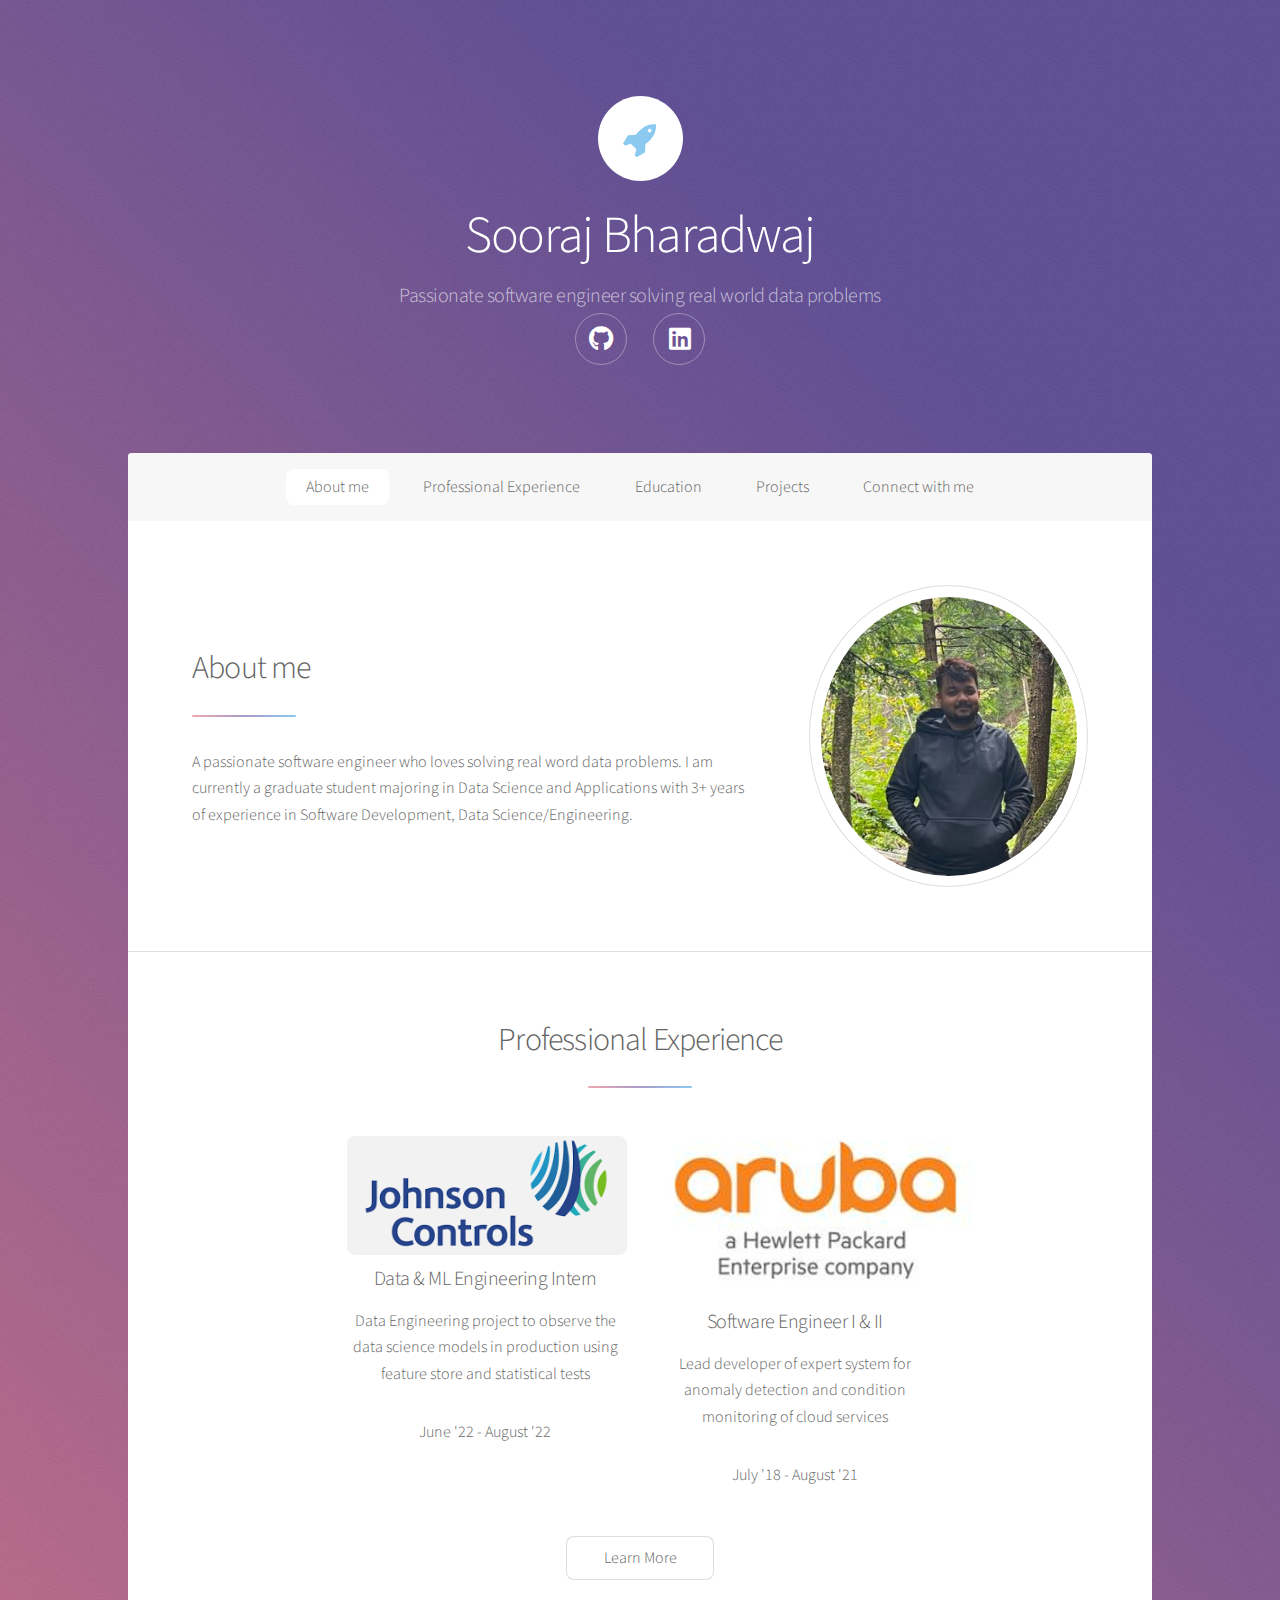
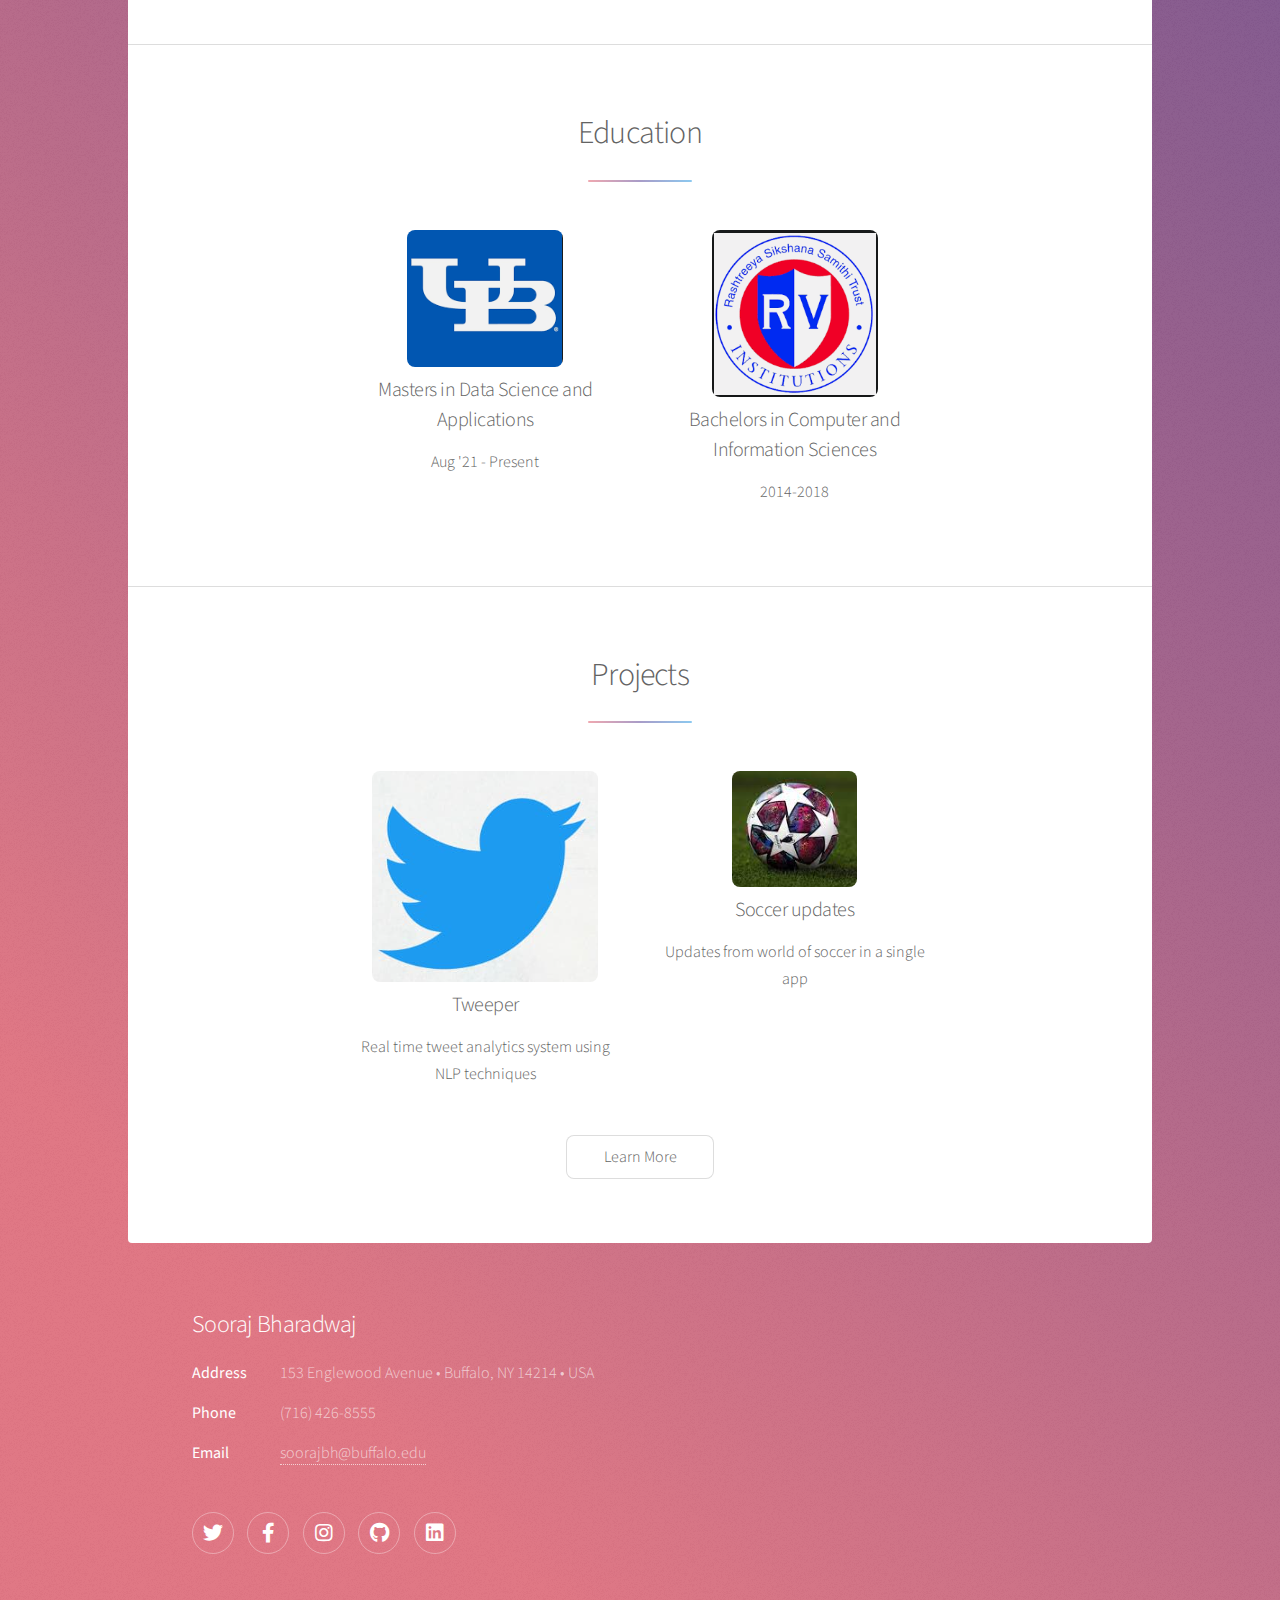
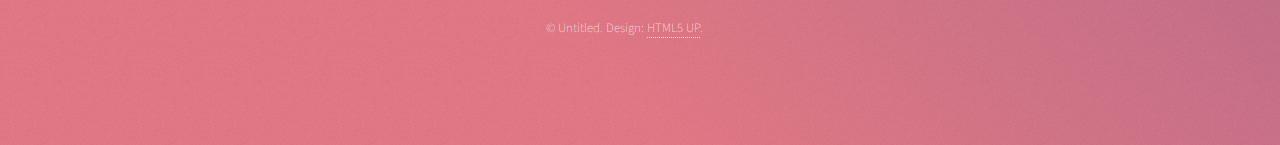
==== index.html @ e3f0f329 "Project and work updates" ====
<!DOCTYPE HTML>
<!--
	Stellar by HTML5 UP
	html5up.net | @ajlkn
	Free for personal and commercial use under the CCA 3.0 license (html5up.net/license)
-->
<html>
	<head>
		<title>Sooraj Bharadwaj</title>
		<meta charset="utf-8" />
		<meta name="viewport" content="width=device-width, initial-scale=1, user-scalable=no" />
		<link rel="stylesheet" href="assets/css/main.css" />
		<noscript><link rel="stylesheet" href="assets/css/noscript.css" /></noscript>
	</head>
	<body class="is-preload">

		<!-- Wrapper -->
			<div id="wrapper">

				<!-- Header -->
					<header id="header" class="alt">
						<span class="logo"><img src="images/logo.svg" alt="" /></span>
						<h1>Sooraj Bharadwaj</h1>
						<p>Passionate software engineer solving real world data problems<br />
						<a href="https://github.com/surajbharadwaj17" class="icon brands fa-github alt"></a> &emsp; <a href="https://linkedin.com/in/sooraj-bharadwaj" class="icon brands fa-linkedin alt"></a></p>
					</header>

				<!-- Nav -->
					<nav id="nav">
						<ul>
							<li><a href="#intro" class="active">About me</a></li>
							<li><a href="#work">Professional Experience</a></li>
							<li><a href="#edu">Education</a></li>
							<li><a href="#project">Projects</a></li>
							<li><a href="#footer">Connect with me</a></li>
						</ul>
					</nav>

				<!-- Main -->
					<div id="main">

						<!-- Introduction -->
							<section id="intro" class="main">
								<div class="spotlight">
									<div class="content">
										<header class="major">
											<h2>About me</h2>
										</header>
										<p>A passionate software engineer who loves solving real word data problems. 
											I am currently a graduate student majoring in Data Science and Applications 
											with 3+ years of experience in Software Development, Data Science/Engineering.</p>
										<!-- <ul class="actions">
											<li><a href="work.html" class="button">Learn More</a></li>
										</ul> -->
									</div>
									<span class="image"><img src="images/pic01.jpg" alt="" /></span>
								</div>
							</section>

						<!-- First Section -->
							<section id="work" class="main special">
								<header class="major">
									<h2>Professional Experience</h2>
								</header>
								<ul class="features">
									<li>
										<span class="image"><img src="images/JC.png" alt="" /></span>
										<h3>Data & ML Engineering Intern</h3>
										<p>Data Engineering project to observe the data science models in production using feature store and statistical tests</p>
										<p>June '22 - August '22 </p>
									</li>
									<li>
										<span class="image"><img src="images/aruba.png" alt="" /></span>
										<h3>Software Engineer I & II</h3>
										<p>Lead developer of expert system for anomaly detection and condition monitoring of cloud services</p>
										<p>July '18 - August '21</p>
									</li>
								</ul>
								<footer class="major">
									<ul class="actions special">
										<li><a href="work.html" class="button">Learn More</a></li>
									</ul>
								</footer>
							</section>

							<section id="edu" class="main special">
								<header class="major">
									<h2>Education</h2>
								</header>
								<ul class="features">
									<li>
										<span class="image"><img src="images/ub.png" alt="" /></span>
										<h3>Masters in Data Science and Applications</h3>
										<p>Aug '21 - Present</p>
									</li>
									<li>
										<span class="image"><img src="images/rv.png" alt="" /></span>
										<h3>Bachelors in Computer and Information Sciences</h3>
										<p>2014-2018</p>
									</li>
								</ul>
								<!-- <footer class="major">
									<ul class="actions special">
										<li><a href="edu.html" class="button">Learn More</a></li>
									</ul>
								</footer> -->
							</section>

							<section id="project" class="main special">
								<header class="major">
									<h2>Projects</h2>
								</header>
								<ul class="features">
									<li>
										<span class="image"><img src="images/twitter.png" alt="" /></span>
										<h3>Tweeper</h3>
										<p>Real time tweet analytics system using NLP techniques</p>
									</li>
									<li>
										<span class="image"><img src="images/football.png" alt="" /></span>
										<h3>Soccer updates</h3>
										<p>Updates from world of soccer in a single app</p>
									</li>
								</ul>
								<footer class="major">
									<ul class="actions special">
										<li><a href="project.html" class="button">Learn More</a></li>
									</ul>
								</footer>
							</section>

						<!-- Second Section -->
							<!-- <section id="second" class="main special">
								<header class="major">
									<h2>Ipsum consequat</h2>
									<p>Donec imperdiet consequat consequat. Suspendisse feugiat congue<br />
									posuere. Nulla massa urna, fermentum eget quam aliquet.</p>
								</header>
								<ul class="statistics">
									<li class="style1">
										<span class="icon solid fa-code-branch"></span>
										<strong>5,120</strong> Etiam
									</li>
									<li class="style2">
										<span class="icon fa-folder-open"></span>
										<strong>8,192</strong> Magna
									</li>
									<li class="style3">
										<span class="icon solid fa-signal"></span>
										<strong>2,048</strong> Tempus
									</li>
									<li class="style4">
										<span class="icon solid fa-laptop"></span>
										<strong>4,096</strong> Aliquam
									</li>
									<li class="style5">
										<span class="icon fa-gem"></span>
										<strong>1,024</strong> Nullam
									</li>
								</ul>
								<p class="content">Nam elementum nisl et mi a commodo porttitor. Morbi sit amet nisl eu arcu faucibus hendrerit vel a risus. Nam a orci mi, elementum ac arcu sit amet, fermentum pellentesque et purus. Integer maximus varius lorem, sed convallis diam accumsan sed. Etiam porttitor placerat sapien, sed eleifend a enim pulvinar faucibus semper quis ut arcu. Ut non nisl a mollis est efficitur vestibulum. Integer eget purus nec nulla mattis et accumsan ut magna libero. Morbi auctor iaculis porttitor. Sed ut magna ac risus et hendrerit scelerisque. Praesent eleifend lacus in lectus aliquam porta. Cras eu ornare dui curabitur lacinia.</p>
								<footer class="major">
									<ul class="actions special">
										<li><a href="generic.html" class="button">Learn More</a></li>
									</ul>
								</footer>
							</section> -->

						<!-- Get Started -->
							<!-- <section id="cta" class="main special">
								<header class="major">
									<h2>Congue imperdiet</h2>
									<p>Donec imperdiet consequat consequat. Suspendisse feugiat congue<br />
									posuere. Nulla massa urna, fermentum eget quam aliquet.</p>
								</header>
								<footer class="major">
									<ul class="actions special">
										<li><a href="generic.html" class="button primary">Get Started</a></li>
										<li><a href="generic.html" class="button">Learn More</a></li>
									</ul>
								</footer>
							</section> -->

					</div>

				<!-- Footer -->
				<footer id="footer">
					<!-- <section>
						<h2>Aliquam sed mauris</h2>
						<p>Sed lorem ipsum dolor sit amet et nullam consequat feugiat consequat magna adipiscing tempus etiam dolore veroeros. eget dapibus mauris. Cras aliquet, nisl ut viverra sollicitudin, ligula erat egestas velit, vitae tincidunt odio.</p>
						<ul class="actions">
							<li><a href="#" class="button">Learn More</a></li>
						</ul>
					</section> -->
					<section>
						<h2>Sooraj Bharadwaj</h2>
						<dl class="alt">
							<dt>Address</dt>
							<dd>153 Englewood Avenue &bull; Buffalo, NY 14214 &bull; USA</dd>
							<dt>Phone</dt>
							<dd>(716) 426-8555 </dd>
							<dt>Email</dt>
							<dd><a href="#">soorajbh@buffalo.edu</a></dd>
						</dl>
						<ul class="icons">
							<li><a href="#" class="icon brands fa-twitter alt"><span class="label">Twitter</span></a></li>
							<li><a href="#" class="icon brands fa-facebook-f alt"><span class="label">Facebook</span></a></li>
							<li><a href="#" class="icon brands fa-instagram alt"><span class="label">Instagram</span></a></li>
							<li><a href="#" class="icon brands fa-github alt"><span class="label">GitHub</span></a></li>
							<li><a href="#" class="icon brands fa-linkedin alt"><span class="label">Dribbble</span></a></li>
						</ul>
					</section>
					<p class="copyright">&copy; Untitled. Design: <a href="https://html5up.net">HTML5 UP</a>.</p>
				</footer>

			</div>

		<!-- Scripts -->
			<script src="assets/js/jquery.min.js"></script>
			<script src="assets/js/jquery.scrollex.min.js"></script>
			<script src="assets/js/jquery.scrolly.min.js"></script>
			<script src="assets/js/browser.min.js"></script>
			<script src="assets/js/breakpoints.min.js"></script>
			<script src="assets/js/util.js"></script>
			<script src="assets/js/main.js"></script>

	</body>
</html>
---- assets/css/main.css ----
@import url(fontawesome-all.min.css);
@import 'https://fonts.googleapis.com/css?family=Source+Sans+Pro:300,400';

/*
	Stellar by HTML5 UP
	html5up.net | @ajlkn
	Free for personal and commercial use under the CCA 3.0 license (html5up.net/license)
*/

html, body, div, span, applet, object,
iframe, h1, h2, h3, h4, h5, h6, p, blockquote,
pre, a, abbr, acronym, address, big, cite,
code, del, dfn, em, img, ins, kbd, q, s, samp,
small, strike, strong, sub, sup, tt, var, b,
u, i, center, dl, dt, dd, ol, ul, li, fieldset,
form, label, legend, table, caption, tbody,
tfoot, thead, tr, th, td, article, aside,
canvas, details, embed, figure, figcaption,
footer, header, hgroup, menu, nav, output, ruby,
section, summary, time, mark, audio, video {
	margin: 0;
	padding: 0;
	border: 0;
	font-size: 100%;
	font: inherit;
	vertical-align: baseline;}

article, aside, details, figcaption, figure,
footer, header, hgroup, menu, nav, section {
	display: block;}

body {
	line-height: 1;
}

ol, ul {
	list-style: none;
}

li.menu-item:not(:last-child) {
	margin-bottom: 10px;
}

blockquote, q {
	quotes: none;
}

	blockquote:before, blockquote:after, q:before, q:after {
		content: '';
		content: none;
	}

table {
	border-collapse: collapse;
	border-spacing: 0;
}

body {
	-webkit-text-size-adjust: none;
}

mark {
	background-color: transparent;
	color: inherit;
}

input::-moz-focus-inner {
	border: 0;
	padding: 0;
}

input, select, textarea {
	-moz-appearance: none;
	-webkit-appearance: none;
	-ms-appearance: none;
	appearance: none;
}

/* Basic */

	@-ms-viewport {
		width: device-width;
	}

	body {
		-ms-overflow-style: scrollbar;
	}

	@media screen and (max-width: 480px) {

		html, body {
			min-width: 320px;
		}

	}

	html {
		box-sizing: border-box;
	}

	*, *:before, *:after {
		box-sizing: inherit;
	}

	body {
		background-color: #935d8c;
		background-image: url("images/overlay.png"), -moz-linear-gradient(45deg, #e37682 15%, #5f4d93 85%);
		background-image: url("images/overlay.png"), -webkit-linear-gradient(45deg, #e37682 15%, #5f4d93 85%);
		background-image: url("images/overlay.png"), -ms-linear-gradient(45deg, #e37682 15%, #5f4d93 85%);
		background-image: url("images/overlay.png"), linear-gradient(45deg, #e37682 15%, #5f4d93 85%);
	}

		body.is-preload *, body.is-preload *:before, body.is-preload *:after {
			-moz-animation: none !important;
			-webkit-animation: none !important;
			-ms-animation: none !important;
			animation: none !important;
			-moz-transition: none !important;
			-webkit-transition: none !important;
			-ms-transition: none !important;
			transition: none !important;
		}

/* Type */

	body {
		background-color: #935d8c;
		color: rgba(255, 255, 255, 0.65);
	}

	body, input, select, textarea {
		font-family: "Source Sans Pro", Helvetica, sans-serif;
		font-size: 17pt;
		font-weight: 300;
		line-height: 1.65;
	}

		@media screen and (max-width: 1680px) {

			body, input, select, textarea {
				font-size: 14pt;
			}

		}

		@media screen and (max-width: 1280px) {

			body, input, select, textarea {
				font-size: 12pt;
			}

		}

		@media screen and (max-width: 360px) {

			body, input, select, textarea {
				font-size: 11pt;
			}

		}

	a {
		-moz-transition: color 0.2s ease, border-bottom 0.2s ease;
		-webkit-transition: color 0.2s ease, border-bottom 0.2s ease;
		-ms-transition: color 0.2s ease, border-bottom 0.2s ease;
		transition: color 0.2s ease, border-bottom 0.2s ease;
		text-decoration: none;
		border-bottom: dotted 1px;
		color: inherit;
	}

		a:hover {
			border-bottom-color: transparent;
		}

	strong, b {
		font-weight: 400;
	}

	em, i {
		font-style: italic;
	}

	p {
		margin: 0 0 2em 0;
	}

		p.content {
			-moz-columns: 20em 2;
			-webkit-columns: 20em 2;
			-ms-columns: 20em 2;
			columns: 20em 2;
			-moz-column-gap: 2em;
			-webkit-column-gap: 2em;
			-ms-column-gap: 2em;
			column-gap: 2em;
			text-align: justify;
		}

	h1, h2, h3, h4, h5, h6 {
		font-weight: 300;
		line-height: 1.5;
		margin: 0 0 0.7em 0;
		letter-spacing: -0.025em;
	}

		h1 a, h2 a, h3 a, h4 a, h5 a, h6 a {
			color: inherit;
			text-decoration: none;
		}

	h1 {
		font-size: 2.5em;
		line-height: 1.2;
	}

	h2 {
		font-size: 1.5em;
	}

	h3 {
		font-size: 1.25em;
	}

	h4 {
		font-size: 1.1em;
	}

	h5 {
		font-size: 0.9em;
	}

	h6 {
		font-size: 0.7em;
	}

	@media screen and (max-width: 736px) {

		h1 {
			font-size: 2em;
		}

	}

	sub {
		font-size: 0.8em;
		position: relative;
		top: 0.5em;
	}

	sup {
		font-size: 0.8em;
		position: relative;
		top: -0.5em;
	}

	blockquote {
		border-left: solid 4px;
		font-style: italic;
		margin: 0 0 2em 0;
		padding: 0.5em 0 0.5em 2em;
	}

	code {
		border-radius: 8px;
		border: solid 1px;
		font-family: "Courier New", monospace;
		font-size: 0.9em;
		margin: 0 0.25em;
		padding: 0.25em 0.65em;
	}

	pre {
		-webkit-overflow-scrolling: touch;
		font-family: "Courier New", monospace;
		font-size: 0.9em;
		margin: 0 0 2em 0;
	}

		pre code {
			display: block;
			line-height: 1.75;
			padding: 1em 1.5em;
			overflow-x: auto;
		}

	hr {
		border: 0;
		border-bottom: solid 1px;
		margin: 2em 0;
	}

		hr.major {
			margin: 3em 0;
		}

	.align-left {
		text-align: left;
	}

	.align-center {
		text-align: center;
	}

	.align-right {
		text-align: right;
	}

	input, select, textarea {
		color: #ffffff;
	}

	a:hover {
		color: #ffffff;
	}

	strong, b {
		color: #ffffff;
	}

	h1, h2, h3, h4, h5, h6 {
		color: #ffffff;
	}

	blockquote {
		border-left-color: rgba(255, 255, 255, 0.35);
	}

	code {
		background: rgba(255, 255, 255, 0.075);
		border-color: rgba(255, 255, 255, 0.35);
	}

	hr {
		border-bottom-color: rgba(255, 255, 255, 0.35);
	}

/* Row */

	.row {
		display: flex;
		flex-wrap: wrap;
		box-sizing: border-box;
		align-items: stretch;
	}

		.row > * {
			box-sizing: border-box;
		}

		.row.gtr-uniform > * > :last-child {
			margin-bottom: 0;
		}

		.row.aln-left {
			justify-content: flex-start;
		}

		.row.aln-center {
			justify-content: center;
		}

		.row.aln-right {
			justify-content: flex-end;
		}

		.row.aln-top {
			align-items: flex-start;
		}

		.row.aln-middle {
			align-items: center;
		}

		.row.aln-bottom {
			align-items: flex-end;
		}

		.row > .imp {
			order: -1;
		}

		.row > .col-1 {
			width: 8.33333%;
		}

		.row > .off-1 {
			margin-left: 8.33333%;
		}

		.row > .col-2 {
			width: 16.66667%;
		}

		.row > .off-2 {
			margin-left: 16.66667%;
		}

		.row > .col-3 {
			width: 25%;
		}

		.row > .off-3 {
			margin-left: 25%;
		}

		.row > .col-4 {
			width: 33.33333%;
		}

		.row > .off-4 {
			margin-left: 33.33333%;
		}

		.row > .col-5 {
			width: 41.66667%;
		}

		.row > .off-5 {
			margin-left: 41.66667%;
		}

		.row > .col-6 {
			width: 50%;
		}

		.row > .off-6 {
			margin-left: 50%;
		}

		.row > .col-7 {
			width: 58.33333%;
		}

		.row > .off-7 {
			margin-left: 58.33333%;
		}

		.row > .col-8 {
			width: 66.66667%;
		}

		.row > .off-8 {
			margin-left: 66.66667%;
		}

		.row > .col-9 {
			width: 75%;
		}

		.row > .off-9 {
			margin-left: 75%;
		}

		.row > .col-10 {
			width: 83.33333%;
		}

		.row > .off-10 {
			margin-left: 83.33333%;
		}

		.row > .col-11 {
			width: 91.66667%;
		}

		.row > .off-11 {
			margin-left: 91.66667%;
		}

		.row > .col-12 {
			width: 100%;
		}

		.row > .off-12 {
			margin-left: 100%;
		}

		.row.gtr-0 {
			margin-top: 0;
			margin-left: 0em;
		}

			.row.gtr-0 > * {
				padding: 0 0 0 0em;
			}

			.row.gtr-0.gtr-uniform {
				margin-top: 0em;
			}

				.row.gtr-0.gtr-uniform > * {
					padding-top: 0em;
				}

		.row.gtr-25 {
			margin-top: 0;
			margin-left: -0.375em;
		}

			.row.gtr-25 > * {
				padding: 0 0 0 0.375em;
			}

			.row.gtr-25.gtr-uniform {
				margin-top: -0.375em;
			}

				.row.gtr-25.gtr-uniform > * {
					padding-top: 0.375em;
				}

		.row.gtr-50 {
			margin-top: 0;
			margin-left: -0.75em;
		}

			.row.gtr-50 > * {
				padding: 0 0 0 0.75em;
			}

			.row.gtr-50.gtr-uniform {
				margin-top: -0.75em;
			}

				.row.gtr-50.gtr-uniform > * {
					padding-top: 0.75em;
				}

		.row {
			margin-top: 0;
			margin-left: -1.5em;
		}

			.row > * {
				padding: 0 0 0 1.5em;
			}

			.row.gtr-uniform {
				margin-top: -1.5em;
			}

				.row.gtr-uniform > * {
					padding-top: 1.5em;
				}

		.row.gtr-150 {
			margin-top: 0;
			margin-left: -2.25em;
		}

			.row.gtr-150 > * {
				padding: 0 0 0 2.25em;
			}

			.row.gtr-150.gtr-uniform {
				margin-top: -2.25em;
			}

				.row.gtr-150.gtr-uniform > * {
					padding-top: 2.25em;
				}

		.row.gtr-200 {
			margin-top: 0;
			margin-left: -3em;
		}

			.row.gtr-200 > * {
				padding: 0 0 0 3em;
			}

			.row.gtr-200.gtr-uniform {
				margin-top: -3em;
			}

				.row.gtr-200.gtr-uniform > * {
					padding-top: 3em;
				}

		@media screen and (max-width: 1680px) {

			.row {
				display: flex;
				flex-wrap: wrap;
				box-sizing: border-box;
				align-items: stretch;
			}

				.row > * {
					box-sizing: border-box;
				}

				.row.gtr-uniform > * > :last-child {
					margin-bottom: 0;
				}

				.row.aln-left {
					justify-content: flex-start;
				}

				.row.aln-center {
					justify-content: center;
				}

				.row.aln-right {
					justify-content: flex-end;
				}

				.row.aln-top {
					align-items: flex-start;
				}

				.row.aln-middle {
					align-items: center;
				}

				.row.aln-bottom {
					align-items: flex-end;
				}

				.row > .imp-xlarge {
					order: -1;
				}

				.row > .col-1-xlarge {
					width: 8.33333%;
				}

				.row > .off-1-xlarge {
					margin-left: 8.33333%;
				}

				.row > .col-2-xlarge {
					width: 16.66667%;
				}

				.row > .off-2-xlarge {
					margin-left: 16.66667%;
				}

				.row > .col-3-xlarge {
					width: 25%;
				}

				.row > .off-3-xlarge {
					margin-left: 25%;
				}

				.row > .col-4-xlarge {
					width: 33.33333%;
				}

				.row > .off-4-xlarge {
					margin-left: 33.33333%;
				}

				.row > .col-5-xlarge {
					width: 41.66667%;
				}

				.row > .off-5-xlarge {
					margin-left: 41.66667%;
				}

				.row > .col-6-xlarge {
					width: 50%;
				}

				.row > .off-6-xlarge {
					margin-left: 50%;
				}

				.row > .col-7-xlarge {
					width: 58.33333%;
				}

				.row > .off-7-xlarge {
					margin-left: 58.33333%;
				}

				.row > .col-8-xlarge {
					width: 66.66667%;
				}

				.row > .off-8-xlarge {
					margin-left: 66.66667%;
				}

				.row > .col-9-xlarge {
					width: 75%;
				}

				.row > .off-9-xlarge {
					margin-left: 75%;
				}

				.row > .col-10-xlarge {
					width: 83.33333%;
				}

				.row > .off-10-xlarge {
					margin-left: 83.33333%;
				}

				.row > .col-11-xlarge {
					width: 91.66667%;
				}

				.row > .off-11-xlarge {
					margin-left: 91.66667%;
				}

				.row > .col-12-xlarge {
					width: 100%;
				}

				.row > .off-12-xlarge {
					margin-left: 100%;
				}

				.row.gtr-0 {
					margin-top: 0;
					margin-left: 0em;
				}

					.row.gtr-0 > * {
						padding: 0 0 0 0em;
					}

					.row.gtr-0.gtr-uniform {
						margin-top: 0em;
					}

						.row.gtr-0.gtr-uniform > * {
							padding-top: 0em;
						}

				.row.gtr-25 {
					margin-top: 0;
					margin-left: -0.375em;
				}

					.row.gtr-25 > * {
						padding: 0 0 0 0.375em;
					}

					.row.gtr-25.gtr-uniform {
						margin-top: -0.375em;
					}

						.row.gtr-25.gtr-uniform > * {
							padding-top: 0.375em;
						}

				.row.gtr-50 {
					margin-top: 0;
					margin-left: -0.75em;
				}

					.row.gtr-50 > * {
						padding: 0 0 0 0.75em;
					}

					.row.gtr-50.gtr-uniform {
						margin-top: -0.75em;
					}

						.row.gtr-50.gtr-uniform > * {
							padding-top: 0.75em;
						}

				.row {
					margin-top: 0;
					margin-left: -1.5em;
				}

					.row > * {
						padding: 0 0 0 1.5em;
					}

					.row.gtr-uniform {
						margin-top: -1.5em;
					}

						.row.gtr-uniform > * {
							padding-top: 1.5em;
						}

				.row.gtr-150 {
					margin-top: 0;
					margin-left: -2.25em;
				}

					.row.gtr-150 > * {
						padding: 0 0 0 2.25em;
					}

					.row.gtr-150.gtr-uniform {
						margin-top: -2.25em;
					}

						.row.gtr-150.gtr-uniform > * {
							padding-top: 2.25em;
						}

				.row.gtr-200 {
					margin-top: 0;
					margin-left: -3em;
				}

					.row.gtr-200 > * {
						padding: 0 0 0 3em;
					}

					.row.gtr-200.gtr-uniform {
						margin-top: -3em;
					}

						.row.gtr-200.gtr-uniform > * {
							padding-top: 3em;
						}

		}

		@media screen and (max-width: 1280px) {

			.row {
				display: flex;
				flex-wrap: wrap;
				box-sizing: border-box;
				align-items: stretch;
			}

				.row > * {
					box-sizing: border-box;
				}

				.row.gtr-uniform > * > :last-child {
					margin-bottom: 0;
				}

				.row.aln-left {
					justify-content: flex-start;
				}

				.row.aln-center {
					justify-content: center;
				}

				.row.aln-right {
					justify-content: flex-end;
				}

				.row.aln-top {
					align-items: flex-start;
				}

				.row.aln-middle {
					align-items: center;
				}

				.row.aln-bottom {
					align-items: flex-end;
				}

				.row > .imp-large {
					order: -1;
				}

				.row > .col-1-large {
					width: 8.33333%;
				}

				.row > .off-1-large {
					margin-left: 8.33333%;
				}

				.row > .col-2-large {
					width: 16.66667%;
				}

				.row > .off-2-large {
					margin-left: 16.66667%;
				}

				.row > .col-3-large {
					width: 25%;
				}

				.row > .off-3-large {
					margin-left: 25%;
				}

				.row > .col-4-large {
					width: 33.33333%;
				}

				.row > .off-4-large {
					margin-left: 33.33333%;
				}

				.row > .col-5-large {
					width: 41.66667%;
				}

				.row > .off-5-large {
					margin-left: 41.66667%;
				}

				.row > .col-6-large {
					width: 50%;
				}

				.row > .off-6-large {
					margin-left: 50%;
				}

				.row > .col-7-large {
					width: 58.33333%;
				}

				.row > .off-7-large {
					margin-left: 58.33333%;
				}

				.row > .col-8-large {
					width: 66.66667%;
				}

				.row > .off-8-large {
					margin-left: 66.66667%;
				}

				.row > .col-9-large {
					width: 75%;
				}

				.row > .off-9-large {
					margin-left: 75%;
				}

				.row > .col-10-large {
					width: 83.33333%;
				}

				.row > .off-10-large {
					margin-left: 83.33333%;
				}

				.row > .col-11-large {
					width: 91.66667%;
				}

				.row > .off-11-large {
					margin-left: 91.66667%;
				}

				.row > .col-12-large {
					width: 100%;
				}

				.row > .off-12-large {
					margin-left: 100%;
				}

				.row.gtr-0 {
					margin-top: 0;
					margin-left: 0em;
				}

					.row.gtr-0 > * {
						padding: 0 0 0 0em;
					}

					.row.gtr-0.gtr-uniform {
						margin-top: 0em;
					}

						.row.gtr-0.gtr-uniform > * {
							padding-top: 0em;
						}

				.row.gtr-25 {
					margin-top: 0;
					margin-left: -0.375em;
				}

					.row.gtr-25 > * {
						padding: 0 0 0 0.375em;
					}

					.row.gtr-25.gtr-uniform {
						margin-top: -0.375em;
					}

						.row.gtr-25.gtr-uniform > * {
							padding-top: 0.375em;
						}

				.row.gtr-50 {
					margin-top: 0;
					margin-left: -0.75em;
				}

					.row.gtr-50 > * {
						padding: 0 0 0 0.75em;
					}

					.row.gtr-50.gtr-uniform {
						margin-top: -0.75em;
					}

						.row.gtr-50.gtr-uniform > * {
							padding-top: 0.75em;
						}

				.row {
					margin-top: 0;
					margin-left: -1.5em;
				}

					.row > * {
						padding: 0 0 0 1.5em;
					}

					.row.gtr-uniform {
						margin-top: -1.5em;
					}

						.row.gtr-uniform > * {
							padding-top: 1.5em;
						}

				.row.gtr-150 {
					margin-top: 0;
					margin-left: -2.25em;
				}

					.row.gtr-150 > * {
						padding: 0 0 0 2.25em;
					}

					.row.gtr-150.gtr-uniform {
						margin-top: -2.25em;
					}

						.row.gtr-150.gtr-uniform > * {
							padding-top: 2.25em;
						}

				.row.gtr-200 {
					margin-top: 0;
					margin-left: -3em;
				}

					.row.gtr-200 > * {
						padding: 0 0 0 3em;
					}

					.row.gtr-200.gtr-uniform {
						margin-top: -3em;
					}

						.row.gtr-200.gtr-uniform > * {
							padding-top: 3em;
						}

		}

		@media screen and (max-width: 980px) {

			.row {
				display: flex;
				flex-wrap: wrap;
				box-sizing: border-box;
				align-items: stretch;
			}

				.row > * {
					box-sizing: border-box;
				}

				.row.gtr-uniform > * > :last-child {
					margin-bottom: 0;
				}

				.row.aln-left {
					justify-content: flex-start;
				}

				.row.aln-center {
					justify-content: center;
				}

				.row.aln-right {
					justify-content: flex-end;
				}

				.row.aln-top {
					align-items: flex-start;
				}

				.row.aln-middle {
					align-items: center;
				}

				.row.aln-bottom {
					align-items: flex-end;
				}

				.row > .imp-medium {
					order: -1;
				}

				.row > .col-1-medium {
					width: 8.33333%;
				}

				.row > .off-1-medium {
					margin-left: 8.33333%;
				}

				.row > .col-2-medium {
					width: 16.66667%;
				}

				.row > .off-2-medium {
					margin-left: 16.66667%;
				}

				.row > .col-3-medium {
					width: 25%;
				}

				.row > .off-3-medium {
					margin-left: 25%;
				}

				.row > .col-4-medium {
					width: 33.33333%;
				}

				.row > .off-4-medium {
					margin-left: 33.33333%;
				}

				.row > .col-5-medium {
					width: 41.66667%;
				}

				.row > .off-5-medium {
					margin-left: 41.66667%;
				}

				.row > .col-6-medium {
					width: 50%;
				}

				.row > .off-6-medium {
					margin-left: 50%;
				}

				.row > .col-7-medium {
					width: 58.33333%;
				}

				.row > .off-7-medium {
					margin-left: 58.33333%;
				}

				.row > .col-8-medium {
					width: 66.66667%;
				}

				.row > .off-8-medium {
					margin-left: 66.66667%;
				}

				.row > .col-9-medium {
					width: 75%;
				}

				.row > .off-9-medium {
					margin-left: 75%;
				}

				.row > .col-10-medium {
					width: 83.33333%;
				}

				.row > .off-10-medium {
					margin-left: 83.33333%;
				}

				.row > .col-11-medium {
					width: 91.66667%;
				}

				.row > .off-11-medium {
					margin-left: 91.66667%;
				}

				.row > .col-12-medium {
					width: 100%;
				}

				.row > .off-12-medium {
					margin-left: 100%;
				}

				.row.gtr-0 {
					margin-top: 0;
					margin-left: 0em;
				}

					.row.gtr-0 > * {
						padding: 0 0 0 0em;
					}

					.row.gtr-0.gtr-uniform {
						margin-top: 0em;
					}

						.row.gtr-0.gtr-uniform > * {
							padding-top: 0em;
						}

				.row.gtr-25 {
					margin-top: 0;
					margin-left: -0.375em;
				}

					.row.gtr-25 > * {
						padding: 0 0 0 0.375em;
					}

					.row.gtr-25.gtr-uniform {
						margin-top: -0.375em;
					}

						.row.gtr-25.gtr-uniform > * {
							padding-top: 0.375em;
						}

				.row.gtr-50 {
					margin-top: 0;
					margin-left: -0.75em;
				}

					.row.gtr-50 > * {
						padding: 0 0 0 0.75em;
					}

					.row.gtr-50.gtr-uniform {
						margin-top: -0.75em;
					}

						.row.gtr-50.gtr-uniform > * {
							padding-top: 0.75em;
						}

				.row {
					margin-top: 0;
					margin-left: -1.5em;
				}

					.row > * {
						padding: 0 0 0 1.5em;
					}

					.row.gtr-uniform {
						margin-top: -1.5em;
					}

						.row.gtr-uniform > * {
							padding-top: 1.5em;
						}

				.row.gtr-150 {
					margin-top: 0;
					margin-left: -2.25em;
				}

					.row.gtr-150 > * {
						padding: 0 0 0 2.25em;
					}

					.row.gtr-150.gtr-uniform {
						margin-top: -2.25em;
					}

						.row.gtr-150.gtr-uniform > * {
							padding-top: 2.25em;
						}

				.row.gtr-200 {
					margin-top: 0;
					margin-left: -3em;
				}

					.row.gtr-200 > * {
						padding: 0 0 0 3em;
					}

					.row.gtr-200.gtr-uniform {
						margin-top: -3em;
					}

						.row.gtr-200.gtr-uniform > * {
							padding-top: 3em;
						}

		}

		@media screen and (max-width: 736px) {

			.row {
				display: flex;
				flex-wrap: wrap;
				box-sizing: border-box;
				align-items: stretch;
			}

				.row > * {
					box-sizing: border-box;
				}

				.row.gtr-uniform > * > :last-child {
					margin-bottom: 0;
				}

				.row.aln-left {
					justify-content: flex-start;
				}

				.row.aln-center {
					justify-content: center;
				}

				.row.aln-right {
					justify-content: flex-end;
				}

				.row.aln-top {
					align-items: flex-start;
				}

				.row.aln-middle {
					align-items: center;
				}

				.row.aln-bottom {
					align-items: flex-end;
				}

				.row > .imp-small {
					order: -1;
				}

				.row > .col-1-small {
					width: 8.33333%;
				}

				.row > .off-1-small {
					margin-left: 8.33333%;
				}

				.row > .col-2-small {
					width: 16.66667%;
				}

				.row > .off-2-small {
					margin-left: 16.66667%;
				}

				.row > .col-3-small {
					width: 25%;
				}

				.row > .off-3-small {
					margin-left: 25%;
				}

				.row > .col-4-small {
					width: 33.33333%;
				}

				.row > .off-4-small {
					margin-left: 33.33333%;
				}

				.row > .col-5-small {
					width: 41.66667%;
				}

				.row > .off-5-small {
					margin-left: 41.66667%;
				}

				.row > .col-6-small {
					width: 50%;
				}

				.row > .off-6-small {
					margin-left: 50%;
				}

				.row > .col-7-small {
					width: 58.33333%;
				}

				.row > .off-7-small {
					margin-left: 58.33333%;
				}

				.row > .col-8-small {
					width: 66.66667%;
				}

				.row > .off-8-small {
					margin-left: 66.66667%;
				}

				.row > .col-9-small {
					width: 75%;
				}

				.row > .off-9-small {
					margin-left: 75%;
				}

				.row > .col-10-small {
					width: 83.33333%;
				}

				.row > .off-10-small {
					margin-left: 83.33333%;
				}

				.row > .col-11-small {
					width: 91.66667%;
				}

				.row > .off-11-small {
					margin-left: 91.66667%;
				}

				.row > .col-12-small {
					width: 100%;
				}

				.row > .off-12-small {
					margin-left: 100%;
				}

				.row.gtr-0 {
					margin-top: 0;
					margin-left: 0em;
				}

					.row.gtr-0 > * {
						padding: 0 0 0 0em;
					}

					.row.gtr-0.gtr-uniform {
						margin-top: 0em;
					}

						.row.gtr-0.gtr-uniform > * {
							padding-top: 0em;
						}

				.row.gtr-25 {
					margin-top: 0;
					margin-left: -0.25em;
				}

					.row.gtr-25 > * {
						padding: 0 0 0 0.25em;
					}

					.row.gtr-25.gtr-uniform {
						margin-top: -0.25em;
					}

						.row.gtr-25.gtr-uniform > * {
							padding-top: 0.25em;
						}

				.row.gtr-50 {
					margin-top: 0;
					margin-left: -0.5em;
				}

					.row.gtr-50 > * {
						padding: 0 0 0 0.5em;
					}

					.row.gtr-50.gtr-uniform {
						margin-top: -0.5em;
					}

						.row.gtr-50.gtr-uniform > * {
							padding-top: 0.5em;
						}

				.row {
					margin-top: 0;
					margin-left: -1em;
				}

					.row > * {
						padding: 0 0 0 1em;
					}

					.row.gtr-uniform {
						margin-top: -1em;
					}

						.row.gtr-uniform > * {
							padding-top: 1em;
						}

				.row.gtr-150 {
					margin-top: 0;
					margin-left: -1.5em;
				}

					.row.gtr-150 > * {
						padding: 0 0 0 1.5em;
					}

					.row.gtr-150.gtr-uniform {
						margin-top: -1.5em;
					}

						.row.gtr-150.gtr-uniform > * {
							padding-top: 1.5em;
						}

				.row.gtr-200 {
					margin-top: 0;
					margin-left: -2em;
				}

					.row.gtr-200 > * {
						padding: 0 0 0 2em;
					}

					.row.gtr-200.gtr-uniform {
						margin-top: -2em;
					}

						.row.gtr-200.gtr-uniform > * {
							padding-top: 2em;
						}

		}

		@media screen and (max-width: 480px) {

			.row {
				display: flex;
				flex-wrap: wrap;
				box-sizing: border-box;
				align-items: stretch;
			}

				.row > * {
					box-sizing: border-box;
				}

				.row.gtr-uniform > * > :last-child {
					margin-bottom: 0;
				}

				.row.aln-left {
					justify-content: flex-start;
				}

				.row.aln-center {
					justify-content: center;
				}

				.row.aln-right {
					justify-content: flex-end;
				}

				.row.aln-top {
					align-items: flex-start;
				}

				.row.aln-middle {
					align-items: center;
				}

				.row.aln-bottom {
					align-items: flex-end;
				}

				.row > .imp-xsmall {
					order: -1;
				}

				.row > .col-1-xsmall {
					width: 8.33333%;
				}

				.row > .off-1-xsmall {
					margin-left: 8.33333%;
				}

				.row > .col-2-xsmall {
					width: 16.66667%;
				}

				.row > .off-2-xsmall {
					margin-left: 16.66667%;
				}

				.row > .col-3-xsmall {
					width: 25%;
				}

				.row > .off-3-xsmall {
					margin-left: 25%;
				}

				.row > .col-4-xsmall {
					width: 33.33333%;
				}

				.row > .off-4-xsmall {
					margin-left: 33.33333%;
				}

				.row > .col-5-xsmall {
					width: 41.66667%;
				}

				.row > .off-5-xsmall {
					margin-left: 41.66667%;
				}

				.row > .col-6-xsmall {
					width: 50%;
				}

				.row > .off-6-xsmall {
					margin-left: 50%;
				}

				.row > .col-7-xsmall {
					width: 58.33333%;
				}

				.row > .off-7-xsmall {
					margin-left: 58.33333%;
				}

				.row > .col-8-xsmall {
					width: 66.66667%;
				}

				.row > .off-8-xsmall {
					margin-left: 66.66667%;
				}

				.row > .col-9-xsmall {
					width: 75%;
				}

				.row > .off-9-xsmall {
					margin-left: 75%;
				}

				.row > .col-10-xsmall {
					width: 83.33333%;
				}

				.row > .off-10-xsmall {
					margin-left: 83.33333%;
				}

				.row > .col-11-xsmall {
					width: 91.66667%;
				}

				.row > .off-11-xsmall {
					margin-left: 91.66667%;
				}

				.row > .col-12-xsmall {
					width: 100%;
				}

				.row > .off-12-xsmall {
					margin-left: 100%;
				}

				.row.gtr-0 {
					margin-top: 0;
					margin-left: 0em;
				}

					.row.gtr-0 > * {
						padding: 0 0 0 0em;
					}

					.row.gtr-0.gtr-uniform {
						margin-top: 0em;
					}

						.row.gtr-0.gtr-uniform > * {
							padding-top: 0em;
						}

				.row.gtr-25 {
					margin-top: 0;
					margin-left: -0.3125em;
				}

					.row.gtr-25 > * {
						padding: 0 0 0 0.3125em;
					}

					.row.gtr-25.gtr-uniform {
						margin-top: -0.3125em;
					}

						.row.gtr-25.gtr-uniform > * {
							padding-top: 0.3125em;
						}

				.row.gtr-50 {
					margin-top: 0;
					margin-left: -0.625em;
				}

					.row.gtr-50 > * {
						padding: 0 0 0 0.625em;
					}

					.row.gtr-50.gtr-uniform {
						margin-top: -0.625em;
					}

						.row.gtr-50.gtr-uniform > * {
							padding-top: 0.625em;
						}

				.row {
					margin-top: 0;
					margin-left: -1.25em;
				}

					.row > * {
						padding: 0 0 0 1.25em;
					}

					.row.gtr-uniform {
						margin-top: -1.25em;
					}

						.row.gtr-uniform > * {
							padding-top: 1.25em;
						}

				.row.gtr-150 {
					margin-top: 0;
					margin-left: -1.875em;
				}

					.row.gtr-150 > * {
						padding: 0 0 0 1.875em;
					}

					.row.gtr-150.gtr-uniform {
						margin-top: -1.875em;
					}

						.row.gtr-150.gtr-uniform > * {
							padding-top: 1.875em;
						}

				.row.gtr-200 {
					margin-top: 0;
					margin-left: -2.5em;
				}

					.row.gtr-200 > * {
						padding: 0 0 0 2.5em;
					}

					.row.gtr-200.gtr-uniform {
						margin-top: -2.5em;
					}

						.row.gtr-200.gtr-uniform > * {
							padding-top: 2.5em;
						}

		}

/* Box */

	.box {
		border-radius: 8px;
		border: solid;
		margin-bottom: 2em;
		padding: 1.5em;
	}

		.box > :last-child,
		.box > :last-child > :last-child,
		.box > :last-child > :last-child > :last-child {
			margin-bottom: 0;
		}

		.box.alt {
			border: 0;
			border-radius: 0;
			padding: 0;
		}

	.box {
		border-color: rgba(255, 255, 255, 0.35);
	}

/* Button */

	input[type="submit"],
	input[type="reset"],
	input[type="button"],
	button,
	.button {
		-moz-appearance: none;
		-webkit-appearance: none;
		-ms-appearance: none;
		appearance: none;
		-moz-transition: background-color 0.2s ease-in-out, color 0.2s ease-in-out;
		-webkit-transition: background-color 0.2s ease-in-out, color 0.2s ease-in-out;
		-ms-transition: background-color 0.2s ease-in-out, color 0.2s ease-in-out;
		transition: background-color 0.2s ease-in-out, color 0.2s ease-in-out;
		border-radius: 8px;
		border: 0;
		cursor: pointer;
		display: inline-block;
		font-weight: 300;
		height: 2.75em;
		line-height: 2.75em;
		min-width: 9.25em;
		padding: 0 1.5em;
		text-align: center;
		text-decoration: none;
		white-space: nowrap;
	}

		input[type="submit"].icon,
		input[type="reset"].icon,
		input[type="button"].icon,
		button.icon,
		.button.icon {
			padding-left: 1.35em;
		}

			input[type="submit"].icon:before,
			input[type="reset"].icon:before,
			input[type="button"].icon:before,
			button.icon:before,
			.button.icon:before {
				margin-right: 0.5em;
			}

		input[type="submit"].fit,
		input[type="reset"].fit,
		input[type="button"].fit,
		button.fit,
		.button.fit {
			width: 100%;
		}

		input[type="submit"].small,
		input[type="reset"].small,
		input[type="button"].small,
		button.small,
		.button.small {
			font-size: 0.8em;
		}

		input[type="submit"].large,
		input[type="reset"].large,
		input[type="button"].large,
		button.large,
		.button.large {
			font-size: 1.35em;
		}

		input[type="submit"].disabled, input[type="submit"]:disabled,
		input[type="reset"].disabled,
		input[type="reset"]:disabled,
		input[type="button"].disabled,
		input[type="button"]:disabled,
		button.disabled,
		button:disabled,
		.button.disabled,
		.button:disabled {
			pointer-events: none;
			opacity: 0.25;
		}

		@media screen and (max-width: 736px) {

			input[type="submit"],
			input[type="reset"],
			input[type="button"],
			button,
			.button {
				min-width: 0;
			}

		}

	input[type="submit"],
	input[type="reset"],
	input[type="button"],
	button,
	.button {
		background-color: transparent;
		box-shadow: inset 0 0 0 1px rgba(255, 255, 255, 0.35);
		color: #ffffff !important;
	}

		input[type="submit"]:hover,
		input[type="reset"]:hover,
		input[type="button"]:hover,
		button:hover,
		.button:hover {
			background-color: rgba(255, 255, 255, 0.075);
		}

		input[type="submit"]:active,
		input[type="reset"]:active,
		input[type="button"]:active,
		button:active,
		.button:active {
			background-color: rgba(255, 255, 255, 0.2);
		}

		input[type="submit"].icon:before,
		input[type="reset"].icon:before,
		input[type="button"].icon:before,
		button.icon:before,
		.button.icon:before {
			color: rgba(255, 255, 255, 0.5);
		}

		input[type="submit"].primary,
		input[type="reset"].primary,
		input[type="button"].primary,
		button.primary,
		.button.primary {
			background-color: #8cc9f0;
			color: #ffffff !important;
			box-shadow: none;
		}

			input[type="submit"].primary:hover,
			input[type="reset"].primary:hover,
			input[type="button"].primary:hover,
			button.primary:hover,
			.button.primary:hover {
				background-color: #9acff2;
			}

			input[type="submit"].primary:active,
			input[type="reset"].primary:active,
			input[type="button"].primary:active,
			button.primary:active,
			.button.primary:active {
				background-color: #7ec3ee;
			}

			input[type="submit"].primary.icon:before,
			input[type="reset"].primary.icon:before,
			input[type="button"].primary.icon:before,
			button.primary.icon:before,
			.button.primary.icon:before {
				color: #ffffff !important;
			}

/* Form */

	form {
		margin: 0 0 2em 0;
	}

	label {
		display: block;
		font-size: 0.9em;
		font-weight: 400;
		margin: 0 0 1em 0;
	}

	input[type="text"],
	input[type="password"],
	input[type="email"],
	select,
	textarea {
		-moz-appearance: none;
		-webkit-appearance: none;
		-ms-appearance: none;
		appearance: none;
		border-radius: 8px;
		border: solid 1px;
		color: inherit;
		display: block;
		outline: 0;
		padding: 0 1em;
		text-decoration: none;
		width: 100%;
	}

		input[type="text"]:invalid,
		input[type="password"]:invalid,
		input[type="email"]:invalid,
		select:invalid,
		textarea:invalid {
			box-shadow: none;
		}

	select {
		background-size: 1.25rem;
		background-repeat: no-repeat;
		background-position: calc(100% - 1rem) center;
		height: 2.75em;
		padding-right: 2.75em;
		text-overflow: ellipsis;
	}

		select:focus::-ms-value {
			background-color: transparent;
		}

		select::-ms-expand {
			display: none;
		}

	input[type="text"],
	input[type="password"],
	input[type="email"],
	select {
		height: 2.75em;
	}

	textarea {
		padding: 0.75em 1em;
	}

	input[type="checkbox"],
	input[type="radio"] {
		-moz-appearance: none;
		-webkit-appearance: none;
		-ms-appearance: none;
		appearance: none;
		display: block;
		float: left;
		margin-right: -2em;
		opacity: 0;
		width: 1em;
		z-index: -1;
	}

		input[type="checkbox"] + label,
		input[type="radio"] + label {
			text-decoration: none;
			cursor: pointer;
			display: inline-block;
			font-size: 1em;
			font-weight: 300;
			padding-left: 2.4em;
			padding-right: 0.75em;
			position: relative;
		}

			input[type="checkbox"] + label:before,
			input[type="radio"] + label:before {
				-moz-osx-font-smoothing: grayscale;
				-webkit-font-smoothing: antialiased;
				display: inline-block;
				font-style: normal;
				font-variant: normal;
				text-rendering: auto;
				line-height: 1;
				text-transform: none !important;
				font-family: 'Font Awesome 5 Free';
				font-weight: 900;
			}

			input[type="checkbox"] + label:before,
			input[type="radio"] + label:before {
				border-radius: 8px;
				border: solid 1px;
				content: '';
				display: inline-block;
				font-size: 0.8em;
				height: 2.0625em;
				left: 0;
				line-height: 2.0625em;
				position: absolute;
				text-align: center;
				top: 0;
				width: 2.0625em;
			}

		input[type="checkbox"]:checked + label:before,
		input[type="radio"]:checked + label:before {
			content: '\f00c';
		}

	input[type="checkbox"] + label:before {
		border-radius: 8px;
	}

	input[type="radio"] + label:before {
		border-radius: 100%;
	}

	::-webkit-input-placeholder {
		opacity: 1.0;
	}

	:-moz-placeholder {
		opacity: 1.0;
	}

	::-moz-placeholder {
		opacity: 1.0;
	}

	:-ms-input-placeholder {
		opacity: 1.0;
	}

	label {
		color: #ffffff;
	}

	input[type="text"],
	input[type="password"],
	input[type="email"],
	select,
	textarea {
		background-color: rgba(255, 255, 255, 0.075);
		border-color: rgba(255, 255, 255, 0.35);
	}

		input[type="text"]:focus,
		input[type="password"]:focus,
		input[type="email"]:focus,
		select:focus,
		textarea:focus {
			border-color: #8cc9f0;
			box-shadow: 0 0 0 1px #8cc9f0;
		}

	select {
		background-image: url("data:image/svg+xml;charset=utf8,%3Csvg xmlns='http://www.w3.org/2000/svg' width='40' height='40' preserveAspectRatio='none' viewBox='0 0 40 40'%3E%3Cpath d='M9.4,12.3l10.4,10.4l10.4-10.4c0.2-0.2,0.5-0.4,0.9-0.4c0.3,0,0.6,0.1,0.9,0.4l3.3,3.3c0.2,0.2,0.4,0.5,0.4,0.9 c0,0.4-0.1,0.6-0.4,0.9L20.7,31.9c-0.2,0.2-0.5,0.4-0.9,0.4c-0.3,0-0.6-0.1-0.9-0.4L4.3,17.3c-0.2-0.2-0.4-0.5-0.4-0.9 c0-0.4,0.1-0.6,0.4-0.9l3.3-3.3c0.2-0.2,0.5-0.4,0.9-0.4S9.1,12.1,9.4,12.3z' fill='rgba(255, 255, 255, 0.35)' /%3E%3C/svg%3E");
	}

		select option {
			color: #ffffff;
			background: #935d8c;
		}

	input[type="checkbox"] + label,
	input[type="radio"] + label {
		color: rgba(255, 255, 255, 0.65);
	}

		input[type="checkbox"] + label:before,
		input[type="radio"] + label:before {
			background: rgba(255, 255, 255, 0.075);
			border-color: rgba(255, 255, 255, 0.35);
		}

	input[type="checkbox"]:checked + label:before,
	input[type="radio"]:checked + label:before {
		background-color: #ffffff;
		border-color: #ffffff;
		color: #935d8c;
	}

	input[type="checkbox"]:focus + label:before,
	input[type="radio"]:focus + label:before {
		border-color: #8cc9f0;
		box-shadow: 0 0 0 1px #8cc9f0;
	}

	::-webkit-input-placeholder {
		color: rgba(255, 255, 255, 0.5) !important;
	}

	:-moz-placeholder {
		color: rgba(255, 255, 255, 0.5) !important;
	}

	::-moz-placeholder {
		color: rgba(255, 255, 255, 0.5) !important;
	}

	:-ms-input-placeholder {
		color: rgba(255, 255, 255, 0.5) !important;
	}

	.formerize-placeholder {
		color: rgba(255, 255, 255, 0.5) !important;
	}

/* Icon */

	.icon {
		text-decoration: none;
		-moz-transition: background-color 0.2s ease-in-out, color 0.2s ease-in-out;
		-webkit-transition: background-color 0.2s ease-in-out, color 0.2s ease-in-out;
		-ms-transition: background-color 0.2s ease-in-out, color 0.2s ease-in-out;
		transition: background-color 0.2s ease-in-out, color 0.2s ease-in-out;
		border-bottom: none;
		position: relative;
	}

		.icon:before {
			-moz-osx-font-smoothing: grayscale;
			-webkit-font-smoothing: antialiased;
			display: inline-block;
			font-style: normal;
			font-variant: normal;
			text-rendering: auto;
			line-height: 1;
			text-transform: none !important;
			font-family: 'Font Awesome 5 Free';
			font-weight: 400;
		}

		.icon > .label {
			display: none;
		}

		.icon:before {
			line-height: solid;
		}

		.icon.solid:before {
			font-weight: 900;
		}

		.icon.brands:before {
			font-family: 'Font Awesome 5 Brands';
		}

		.icon.major {
			border: solid 1px;
			display: inline-block;
			border-radius: 100%;
			padding: 0.65em;
			margin: 0 0 2em 0;
			cursor: default;
		}

			.icon.major:before {
				display: inline-block;
				font-size: 6.25rem;
				width: 2.25em;
				height: 2.25em;
				line-height: 2.2em;
				border-radius: 100%;
				border: solid 1px;
				text-align: center;
			}

		.icon.alt {
			display: inline-block;
			border: solid 1px;
			border-radius: 100%;
		}

			.icon.alt:before {
				display: block;
				font-size: 1.25em;
				width: 2em;
				height: 2em;
				text-align: center;
				line-height: 2em;
			}

		.icon.style1 {
			color: #efa8b0;
		}

		.icon.style2 {
			color: #c79cc8;
		}

		.icon.style3 {
			color: #a89cc8;
		}

		.icon.style4 {
			color: #9bb2e1;
		}

		.icon.style5 {
			color: #8cc9f0;
		}

		@media screen and (max-width: 1680px) {

			.icon.major:before {
				font-size: 5.5rem;
			}

		}

		@media screen and (max-width: 1280px) {

			.icon.major:before {
				font-size: 4.75rem;
			}

		}

		@media screen and (max-width: 736px) {

			.icon.major {
				margin: 0 0 1.5em 0;
				padding: 0.35em;
			}

				.icon.major:before {
					font-size: 3.5rem;
				}

		}

	.icon.major {
		border-color: rgba(255, 255, 255, 0.35);
	}

		.icon.major:before {
			border-color: rgba(255, 255, 255, 0.35);
		}

	.icon.alt {
		border-color: rgba(255, 255, 255, 0.35);
		color: #ffffff;
	}

		.icon.alt:hover {
			background-color: rgba(255, 255, 255, 0.075);
		}

		.icon.alt:active {
			background-color: rgba(255, 255, 255, 0.2);
		}

/* Image */

	.image {
		border-radius: 8px;
		border: 0;
		display: inline-block;
		position: relative;
	}

		.image img {
			border-radius: 8px;
			display: block;
		}

		.image.left, .image.right {
			max-width: 40%;
		}

			.image.left img, .image.right img {
				width: 100%;
			}

		.image.left {
			float: left;
			margin: 0 1.5em 1em 0;
			top: 0.25em;
		}

		.image.right {
			float: right;
			margin: 0 0 1em 1.5em;
			top: 0.25em;
		}

		.image.fit {
			display: block;
			margin: 0 0 2em 0;
			width: 100%;
		}

			.image.fit img {
				width: 100%;
			}

		.image.main {
			display: block;
			margin: 0 0 3em 0;
			width: 100%;
		}

			.image.main img {
				width: 100%;
			}

/* List */

	ol {
		list-style: decimal;
		margin: 0 0 2em 0;
		padding-left: 1.25em;
	}

		ol li {
			padding-left: 0.25em;
		}

	ul {
		list-style: disc;
		margin: 0 0 2em 0;
		padding-left: 1em;
	}

		ul li {
			padding-left: 0.5em;
		}

		ul.alt {
			list-style: none;
			padding-left: 0;
		}

			ul.alt li {
				border-top: solid 1px;
				padding: 0.5em 0;
			}

				ul.alt li:first-child {
					border-top: 0;
					padding-top: 0;
				}

	dl {
		margin: 0 0 2em 0;
	}

		dl dt {
			display: block;
			font-weight: 400;
			margin: 0 0 1em 0;
		}

		dl dd {
			margin-left: 2em;
		}

		dl.alt dt {
			display: block;
			width: 3em;
			margin: 0;
			clear: left;
			float: left;
		}

		dl.alt dd {
			margin: 0 0 0.85em 5.5em;
		}

		dl.alt:after {
			content: '';
			display: block;
			clear: both;
		}

	ul.alt li {
		border-top-color: rgba(255, 255, 255, 0.35);
	}

	dl dt {
		color: #ffffff;
	}

/* Actions */

	ul.actions {
		display: -moz-flex;
		display: -webkit-flex;
		display: -ms-flex;
		display: flex;
		cursor: default;
		list-style: none;
		margin-left: -1em;
		padding-left: 0;
	}

		ul.actions li {
			padding: 0 0 0 1em;
			vertical-align: middle;
		}

		ul.actions.special {
			-moz-justify-content: center;
			-webkit-justify-content: center;
			-ms-justify-content: center;
			justify-content: center;
			width: 100%;
			margin-left: 0;
		}

			ul.actions.special li:first-child {
				padding-left: 0;
			}

		ul.actions.stacked {
			-moz-flex-direction: column;
			-webkit-flex-direction: column;
			-ms-flex-direction: column;
			flex-direction: column;
			margin-left: 0;
		}

			ul.actions.stacked li {
				padding: 1.3em 0 0 0;
			}

				ul.actions.stacked li:first-child {
					padding-top: 0;
				}

		ul.actions.fit {
			width: calc(100% + 1em);
		}

			ul.actions.fit li {
				-moz-flex-grow: 1;
				-webkit-flex-grow: 1;
				-ms-flex-grow: 1;
				flex-grow: 1;
				-moz-flex-shrink: 1;
				-webkit-flex-shrink: 1;
				-ms-flex-shrink: 1;
				flex-shrink: 1;
				width: 100%;
			}

				ul.actions.fit li > * {
					width: 100%;
				}

			ul.actions.fit.stacked {
				width: 100%;
			}

		@media screen and (max-width: 480px) {

			ul.actions:not(.fixed) {
				-moz-flex-direction: column;
				-webkit-flex-direction: column;
				-ms-flex-direction: column;
				flex-direction: column;
				margin-left: 0;
				width: 100% !important;
			}

				ul.actions:not(.fixed) li {
					-moz-flex-grow: 1;
					-webkit-flex-grow: 1;
					-ms-flex-grow: 1;
					flex-grow: 1;
					-moz-flex-shrink: 1;
					-webkit-flex-shrink: 1;
					-ms-flex-shrink: 1;
					flex-shrink: 1;
					padding: 1em 0 0 0;
					text-align: center;
					width: 100%;
				}

					ul.actions:not(.fixed) li > * {
						width: 100%;
					}

					ul.actions:not(.fixed) li:first-child {
						padding-top: 0;
					}

					ul.actions:not(.fixed) li input[type="submit"],
					ul.actions:not(.fixed) li input[type="reset"],
					ul.actions:not(.fixed) li input[type="button"],
					ul.actions:not(.fixed) li button,
					ul.actions:not(.fixed) li .button {
						width: 100%;
					}

						ul.actions:not(.fixed) li input[type="submit"].icon:before,
						ul.actions:not(.fixed) li input[type="reset"].icon:before,
						ul.actions:not(.fixed) li input[type="button"].icon:before,
						ul.actions:not(.fixed) li button.icon:before,
						ul.actions:not(.fixed) li .button.icon:before {
							margin-left: -0.5rem;
						}

		}

/* Icons */

	ul.icons {
		cursor: default;
		list-style: none;
		padding-left: 0;
	}

		ul.icons li {
			display: inline-block;
			padding: 0 0.65em 0 0;
		}

			ul.icons li:last-child {
				padding-right: 0 !important;
			}

/* Section/Article */

	section.special, article.special {
		text-align: center;
	}

	header.major {
		margin-bottom: 3em;
	}

		header.major h2 {
			font-size: 2em;
		}

			header.major h2:after {
				display: block;
				content: '';
				width: 3.25em;
				height: 2px;
				margin: 0.7em 0 1em 0;
				border-radius: 2px;
			}

				section.special header.major h2:after, article.special header.major h2:after {
					margin-left: auto;
					margin-right: auto;
				}

		header.major p {
			font-size: 1.25em;
			letter-spacing: -0.025em;
		}

		header.major.special {
			text-align: center;
		}

			header.major.special h2:after {
				margin-left: auto;
				margin-right: auto;
			}

	footer.major {
		margin-top: 3em;
	}

	@media screen and (max-width: 736px) {

		header.major {
			margin-bottom: 0;
		}

			header.major h2 {
				font-size: 1.5em;
			}

			header.major p {
				font-size: 1em;
				letter-spacing: 0;
			}

				header.major p br {
					display: none;
				}

		footer.major {
			margin-top: 0;
		}

	}

	header.major h2:after {
		background-color: rgba(255, 255, 255, 0.35);
	}

/* Table */

	.table-wrapper {
		-webkit-overflow-scrolling: touch;
		overflow-x: auto;
	}

	table {
		margin: 0 0 2em 0;
		width: 100%;
	}

		table tbody tr {
			border: solid 1px;
			border-left: 0;
			border-right: 0;
		}

		table td {
			padding: 0.75em 0.75em;
		}

		table th {
			font-size: 0.9em;
			font-weight: 400;
			padding: 0 0.75em 0.75em 0.75em;
			text-align: left;
		}

		table thead {
			border-bottom: solid 2px;
		}

		table tfoot {
			border-top: solid 2px;
		}

		table.alt {
			border-collapse: separate;
		}

			table.alt tbody tr td {
				border: solid 1px;
				border-left-width: 0;
				border-top-width: 0;
			}

				table.alt tbody tr td:first-child {
					border-left-width: 1px;
				}

			table.alt tbody tr:first-child td {
				border-top-width: 1px;
			}

			table.alt thead {
				border-bottom: 0;
			}

			table.alt tfoot {
				border-top: 0;
			}

	table tbody tr {
		border-color: rgba(255, 255, 255, 0.35);
	}

		table tbody tr:nth-child(2n + 1) {
			background-color: rgba(255, 255, 255, 0.075);
		}

	table th {
		color: #ffffff;
	}

	table thead {
		border-bottom-color: rgba(255, 255, 255, 0.35);
	}

	table tfoot {
		border-top-color: rgba(255, 255, 255, 0.35);
	}

	table.alt tbody tr td {
		border-color: rgba(255, 255, 255, 0.35);
	}

/* Features */

	.features {
		display: -moz-flex;
		display: -webkit-flex;
		display: -ms-flex;
		display: flex;
		-moz-flex-wrap: wrap;
		-webkit-flex-wrap: wrap;
		-ms-flex-wrap: wrap;
		flex-wrap: wrap;
		-moz-justify-content: center;
		-webkit-justify-content: center;
		-ms-justify-content: center;
		justify-content: center;
		width: calc(100% + 2em);
		margin: 0 0 3em -2em;
		padding: 0;
		list-style: none;
	}

		.features li {
			width: calc(33.33333% - 2em);
			margin-left: 2em;
			margin-top: 3em;
			padding: 0;
		}

			.features li:nth-child(1), .features li:nth-child(2), .features li:nth-child(3) {
				margin-top: 0;
			}

			.features li > :last-child {
				margin-bottom: 0;
			}

		@media screen and (max-width: 980px) {

			.features li {
				width: calc(50% - 2em);
			}

				.features li:nth-child(3) {
					margin-top: 3em;
				}

		}

		@media screen and (max-width: 736px) {

			.features {
				width: 100%;
				margin: 0 0 2em 0;
			}

				.features li {
					width: 100%;
					margin-left: 0;
					margin-top: 2em;
				}

					.features li:nth-child(2), .features li:nth-child(3) {
						margin-top: 2em;
					}

		}

/* Statistics */

	.statistics {
		display: -moz-flex;
		display: -webkit-flex;
		display: -ms-flex;
		display: flex;
		width: 100%;
		margin: 0 0 3em 0;
		padding: 0;
		list-style: none;
		cursor: default;
	}

		.statistics li {
			-moz-flex: 1;
			-webkit-flex: 1;
			-ms-flex: 1;
			flex: 1;
			padding: 1.5em;
			color: #ffffff;
			text-align: center;
		}

			.statistics li.style1 {
				background-color: #efa8b0;
			}

			.statistics li.style2 {
				background-color: #c79cc8;
			}

			.statistics li.style3 {
				background-color: #a89cc8;
			}

			.statistics li.style4 {
				background-color: #9bb2e1;
			}

			.statistics li.style5 {
				background-color: #8cc9f0;
			}

			.statistics li strong, .statistics li b {
				display: block;
				font-size: 2em;
				line-height: 1.1;
				color: inherit !important;
				font-weight: 300;
				letter-spacing: -0.025em;
			}

			.statistics li:first-child {
				border-top-left-radius: 8px;
				border-bottom-left-radius: 8px;
			}

			.statistics li:last-child {
				border-top-right-radius: 8px;
				border-bottom-right-radius: 8px;
			}

			.statistics li .icon {
				display: inline-block;
			}

				.statistics li .icon:before {
					font-size: 2.75rem;
					line-height: 1.3;
				}

		@media screen and (max-width: 980px) {

			.statistics li strong, .statistics li b {
				font-size: 1.5em;
			}

		}

		@media screen and (max-width: 736px) {

			.statistics {
				display: block;
				width: 20em;
				max-width: 100%;
				margin: 0 auto 2em auto;
			}

				.statistics li:first-child {
					border-bottom-left-radius: 0;
					border-top-right-radius: 8px;
				}

				.statistics li:last-child {
					border-top-right-radius: 0;
					border-bottom-left-radius: 8px;
				}

				.statistics li .icon:before {
					font-size: 3.75rem;
				}

				.statistics li strong, .statistics li b {
					font-size: 2.5em;
				}

		}

/* Spotlight */

	.spotlight {
		display: -moz-flex;
		display: -webkit-flex;
		display: -ms-flex;
		display: flex;
		-moz-align-items: center;
		-webkit-align-items: center;
		-ms-align-items: center;
		align-items: center;
		margin: 0 0 2em 0;
	}

		.spotlight .content {
			-moz-flex: 1;
			-webkit-flex: 1;
			-ms-flex: 1;
			flex: 1;
		}

			.spotlight .content > :last-child {
				margin-bottom: 0;
			}

			.spotlight .content header.major {
				margin: 0 0 2em 0;
			}

		.spotlight .image {
			display: inline-block;
			margin-left: 4em;
			padding: 0.65em;
			border-radius: 100%;
			border: solid 1px;
		}

			.spotlight .image img {
				display: block;
				border-radius: 100%;
				width: 16em;
			}

		@media screen and (max-width: 980px) {

			.spotlight {
				-moz-flex-direction: column-reverse;
				-webkit-flex-direction: column-reverse;
				-ms-flex-direction: column-reverse;
				flex-direction: column-reverse;
				text-align: center;
			}

				.spotlight .content {
					-moz-flex: 0 1 auto;
					-webkit-flex: 0 1 auto;
					-ms-flex: 0 1 auto;
					flex: 0 1 auto;
					width: 100%;
				}

					.spotlight .content header.major h2:after {
						margin-left: auto;
						margin-right: auto;
					}

					.spotlight .content .actions {
						-moz-justify-content: center;
						-webkit-justify-content: center;
						-ms-justify-content: center;
						justify-content: center;
						width: calc(100% + 1em);
					}

				.spotlight .image {
					-moz-flex: 0 1 auto;
					-webkit-flex: 0 1 auto;
					-ms-flex: 0 1 auto;
					flex: 0 1 auto;
					margin-left: 0;
					margin-bottom: 2em;
				}

		}

		@media screen and (max-width: 736px) {

			.spotlight .image {
				padding: 0.35em;
			}

				.spotlight .image img {
					width: 12em;
				}

		}

	.spotlight .image {
		border-color: rgba(255, 255, 255, 0.35);
	}

/* Header */

	#header {
		padding: 5em 5em 1em 5em ;
		text-align: center;
	}

		#header h1 {
			margin: 0 0 0.25em 0;
		}

		#header p {
			font-size: 1.25em;
			letter-spacing: -0.025em;
		}

		#header.alt {
			padding: 7em 5em 4em 5em ;
		}

			#header.alt h1 {
				font-size: 3.25em;
			}

			#header.alt > * {
				-moz-transition: opacity 3s ease;
				-webkit-transition: opacity 3s ease;
				-ms-transition: opacity 3s ease;
				transition: opacity 3s ease;
				-moz-transition-delay: 0.5s;
				-webkit-transition-delay: 0.5s;
				-ms-transition-delay: 0.5s;
				transition-delay: 0.5s;
				opacity: 1;
			}

			#header.alt .logo {
				-moz-transition: opacity 1.25s ease, -moz-transform 0.5s ease;
				-webkit-transition: opacity 1.25s ease, -webkit-transform 0.5s ease;
				-ms-transition: opacity 1.25s ease, -ms-transform 0.5s ease;
				transition: opacity 1.25s ease, transform 0.5s ease;
				-moz-transition-delay: 0s;
				-webkit-transition-delay: 0s;
				-ms-transition-delay: 0s;
				transition-delay: 0s;
				display: block;
				margin: 0 0 1.5em 0;
			}

				#header.alt .logo img {
					display: block;
					margin: 0 auto;
					max-width: 75%;
				}

		@media screen and (max-width: 1280px) {

			#header {
				padding: 4em 4em 0.1em 4em ;
			}

				#header.alt {
					padding: 6em 4em 3em 4em ;
				}

		}

		@media screen and (max-width: 980px) {

			#header {
				padding: 4em 3em 0.1em 3em ;
			}

				#header.alt {
					padding: 5em 3em 2em 3em ;
				}

		}

		@media screen and (max-width: 736px) {

			#header {
				padding: 3em 2em 0.1em 2em ;
			}

				#header p {
					font-size: 1em;
					letter-spacing: 0;
				}

					#header p br {
						display: none;
					}

				#header.alt {
					padding: 4em 2em 1em 2em ;
				}

					#header.alt h1 {
						font-size: 2.5em;
					}

		}

		@media screen and (max-width: 480px) {

			#header {
				padding: 3em 1.5em 0.1em 1.5em ;
			}

				#header.alt {
					padding: 4em 1.5em 1em 1.5em ;
				}

		}

		@media screen and (max-width: 360px) {

			#header {
				padding: 2.5em 1em 0.1em 1em ;
			}

				#header.alt {
					padding: 3.5em 1em 0.5em 1em ;
				}

		}

		body.is-preload #header.alt > * {
			opacity: 0;
		}

		body.is-preload #header.alt .logo {
			-moz-transform: scale(0.8) rotate(-30deg);
			-webkit-transform: scale(0.8) rotate(-30deg);
			-ms-transform: scale(0.8) rotate(-30deg);
			transform: scale(0.8) rotate(-30deg);
		}

/* Nav */

	#nav {
		-moz-transition: background-color 0.2s ease, border-top-left-radius 0.2s ease, border-top-right-radius 0.2s ease, padding 0.2s ease;
		-webkit-transition: background-color 0.2s ease, border-top-left-radius 0.2s ease, border-top-right-radius 0.2s ease, padding 0.2s ease;
		-ms-transition: background-color 0.2s ease, border-top-left-radius 0.2s ease, border-top-right-radius 0.2s ease, padding 0.2s ease;
		transition: background-color 0.2s ease, border-top-left-radius 0.2s ease, border-top-right-radius 0.2s ease, padding 0.2s ease;
		background-color: #ffffff;
		color: #636363;
		position: absolute;
		width: 64em;
		max-width: calc(100% - 4em);
		padding: 1em;
		background-color: #f7f7f7;
		border-top-left-radius: 0.25em;
		border-top-right-radius: 0.25em;
		cursor: default;
		text-align: center;
	}

		#nav input, #nav select, #nav textarea {
			color: #636363;
		}

		#nav a:hover {
			color: #636363;
		}

		#nav strong, #nav b {
			color: #636363;
		}

		#nav h1, #nav h2, #nav h3, #nav h4, #nav h5, #nav h6 {
			color: #636363;
		}

		#nav blockquote {
			border-left-color: #dddddd;
		}

		#nav code {
			background: rgba(222, 222, 222, 0.25);
			border-color: #dddddd;
		}

		#nav hr {
			border-bottom-color: #dddddd;
		}

		#nav + #main {
			padding-top: 4.25em;
		}

		#nav ul {
			margin: 0;
			padding: 0;
			list-style: none;
		}

			#nav ul li {
				-moz-transition: margin 0.2s ease;
				-webkit-transition: margin 0.2s ease;
				-ms-transition: margin 0.2s ease;
				transition: margin 0.2s ease;
				display: inline-block;
				margin: 0 0.35em;
				padding: 0;
				vertical-align: middle;
			}

				#nav ul li a {
					-moz-transition: font-size 0.2s ease;
					-webkit-transition: font-size 0.2s ease;
					-ms-transition: font-size 0.2s ease;
					transition: font-size 0.2s ease;
					display: inline-block;
					height: 2.25em;
					line-height: 2.25em;
					padding: 0 1.25em;
					border: 0;
					border-radius: 8px;
					box-shadow: inset 0 0 0 1px transparent;
				}

					#nav ul li a:hover {
						background-color: rgba(222, 222, 222, 0.25);
					}

					#nav ul li a.active {
						background-color: #ffffff;
						box-shadow: none;
					}

		#nav.alt {
			position: fixed;
			top: 0;
			padding: 0.5em 1em;
			background-color: rgba(247, 247, 247, 0.95);
			border-top-left-radius: 0;
			border-top-right-radius: 0;
			z-index: 10000;
		}

			#nav.alt ul li {
				margin: 0 0.175em;
			}

				#nav.alt ul li a {
					font-size: 0.9em;
				}

		@media screen and (max-width: 736px) {

			#nav {
				display: none;
			}

				#nav + #main {
					padding-top: 0;
				}

		}

/* Main */

	#main {
		background-color: #ffffff;
		color: #636363;
		border-radius: 0.25em;
	}

		#main input, #main select, #main textarea {
			color: #636363;
		}

		#main a:hover {
			color: #636363;
		}

		#main strong, #main b {
			color: #636363;
		}

		#main h1, #main h2, #main h3, #main h4, #main h5, #main h6 {
			color: #636363;
		}

		#main blockquote {
			border-left-color: #dddddd;
		}

		#main code {
			background: rgba(222, 222, 222, 0.25);
			border-color: #dddddd;
		}

		#main hr {
			border-bottom-color: #dddddd;
		}

		#main .box {
			border-color: #dddddd;
		}

		#main input[type="submit"],
		#main input[type="reset"],
		#main input[type="button"],
		#main button,
		#main .button {
			background-color: transparent;
			box-shadow: inset 0 0 0 1px #dddddd;
			color: #636363 !important;
		}

			#main input[type="submit"]:hover,
			#main input[type="reset"]:hover,
			#main input[type="button"]:hover,
			#main button:hover,
			#main .button:hover {
				background-color: rgba(222, 222, 222, 0.25);
			}

			#main input[type="submit"]:active,
			#main input[type="reset"]:active,
			#main input[type="button"]:active,
			#main button:active,
			#main .button:active {
				background-color: rgba(222, 222, 222, 0.5);
			}

			#main input[type="submit"].icon:before,
			#main input[type="reset"].icon:before,
			#main input[type="button"].icon:before,
			#main button.icon:before,
			#main .button.icon:before {
				color: rgba(99, 99, 99, 0.25);
			}

			#main input[type="submit"].primary,
			#main input[type="reset"].primary,
			#main input[type="button"].primary,
			#main button.primary,
			#main .button.primary {
				background-color: #8cc9f0;
				color: #ffffff !important;
				box-shadow: none;
			}

				#main input[type="submit"].primary:hover,
				#main input[type="reset"].primary:hover,
				#main input[type="button"].primary:hover,
				#main button.primary:hover,
				#main .button.primary:hover {
					background-color: #9acff2;
				}

				#main input[type="submit"].primary:active,
				#main input[type="reset"].primary:active,
				#main input[type="button"].primary:active,
				#main button.primary:active,
				#main .button.primary:active {
					background-color: #7ec3ee;
				}

				#main input[type="submit"].primary.icon:before,
				#main input[type="reset"].primary.icon:before,
				#main input[type="button"].primary.icon:before,
				#main button.primary.icon:before,
				#main .button.primary.icon:before {
					color: #ffffff !important;
				}

		#main label {
			color: #636363;
		}

		#main input[type="text"],
		#main input[type="password"],
		#main input[type="email"],
		#main select,
		#main textarea {
			background-color: rgba(222, 222, 222, 0.25);
			border-color: #dddddd;
		}

			#main input[type="text"]:focus,
			#main input[type="password"]:focus,
			#main input[type="email"]:focus,
			#main select:focus,
			#main textarea:focus {
				border-color: #8cc9f0;
				box-shadow: 0 0 0 1px #8cc9f0;
			}

		#main select {
			background-image: url("data:image/svg+xml;charset=utf8,%3Csvg xmlns='http://www.w3.org/2000/svg' width='40' height='40' preserveAspectRatio='none' viewBox='0 0 40 40'%3E%3Cpath d='M9.4,12.3l10.4,10.4l10.4-10.4c0.2-0.2,0.5-0.4,0.9-0.4c0.3,0,0.6,0.1,0.9,0.4l3.3,3.3c0.2,0.2,0.4,0.5,0.4,0.9 c0,0.4-0.1,0.6-0.4,0.9L20.7,31.9c-0.2,0.2-0.5,0.4-0.9,0.4c-0.3,0-0.6-0.1-0.9-0.4L4.3,17.3c-0.2-0.2-0.4-0.5-0.4-0.9 c0-0.4,0.1-0.6,0.4-0.9l3.3-3.3c0.2-0.2,0.5-0.4,0.9-0.4S9.1,12.1,9.4,12.3z' fill='%23dddddd' /%3E%3C/svg%3E");
		}

			#main select option {
				color: #636363;
				background: #ffffff;
			}

		#main input[type="checkbox"] + label,
		#main input[type="radio"] + label {
			color: #636363;
		}

			#main input[type="checkbox"] + label:before,
			#main input[type="radio"] + label:before {
				background: rgba(222, 222, 222, 0.25);
				border-color: #dddddd;
			}

		#main input[type="checkbox"]:checked + label:before,
		#main input[type="radio"]:checked + label:before {
			background-color: #636363;
			border-color: #636363;
			color: #ffffff;
		}

		#main input[type="checkbox"]:focus + label:before,
		#main input[type="radio"]:focus + label:before {
			border-color: #8cc9f0;
			box-shadow: 0 0 0 1px #8cc9f0;
		}

		#main ::-webkit-input-placeholder {
			color: rgba(99, 99, 99, 0.25) !important;
		}

		#main :-moz-placeholder {
			color: rgba(99, 99, 99, 0.25) !important;
		}

		#main ::-moz-placeholder {
			color: rgba(99, 99, 99, 0.25) !important;
		}

		#main :-ms-input-placeholder {
			color: rgba(99, 99, 99, 0.25) !important;
		}

		#main .formerize-placeholder {
			color: rgba(99, 99, 99, 0.25) !important;
		}

		#main .icon.major {
			border-color: #dddddd;
		}

			#main .icon.major:before {
				border-color: #dddddd;
			}

		#main .icon.alt {
			border-color: #dddddd;
			color: #636363;
		}

			#main .icon.alt:hover {
				background-color: rgba(222, 222, 222, 0.25);
			}

			#main .icon.alt:active {
				background-color: rgba(222, 222, 222, 0.5);
			}

		#main ul.alt li {
			border-top-color: #dddddd;
		}

		#main dl dt {
			color: #636363;
		}

		#main header.major h2:after {
			background-color: #dddddd;
			background-image: -moz-linear-gradient(90deg, #efa8b0, #a89cc8, #8cc9f0);
			background-image: -webkit-linear-gradient(90deg, #efa8b0, #a89cc8, #8cc9f0);
			background-image: -ms-linear-gradient(90deg, #efa8b0, #a89cc8, #8cc9f0);
			background-image: linear-gradient(90deg, #efa8b0, #a89cc8, #8cc9f0);
		}

		#main table tbody tr {
			border-color: #dddddd;
		}

			#main table tbody tr:nth-child(2n + 1) {
				background-color: rgba(222, 222, 222, 0.25);
			}

		#main table th {
			color: #636363;
		}

		#main table thead {
			border-bottom-color: #dddddd;
		}

		#main table tfoot {
			border-top-color: #dddddd;
		}

		#main table.alt tbody tr td {
			border-color: #dddddd;
		}

		#main .spotlight .image {
			border-color: #dddddd;
		}

		#main > .main {
			padding: 5em 5em 3em 5em ;
			border-top: solid 1px #dddddd;
		}

			#main > .main:first-child {
				border-top: 0;
			}

			#main > .main > .image.main:first-child {
				margin: -5em 0 5em -5em;
				width: calc(100% + 10em);
				border-top-right-radius: 0.25em;
				border-top-left-radius: 0.25em;
				border-bottom-right-radius: 0;
				border-bottom-left-radius: 0;
			}

				#main > .main > .image.main:first-child img {
					border-top-right-radius: 0.25em;
					border-top-left-radius: 0.25em;
					border-bottom-right-radius: 0;
					border-bottom-left-radius: 0;
				}

		@media screen and (max-width: 1280px) {

			#main > .main {
				padding: 4em 4em 2em 4em ;
			}

				#main > .main > .image.main:first-child {
					margin: -4em 0 4em -4em;
					width: calc(100% + 8em);
				}

		}

		@media screen and (max-width: 980px) {

			#main > .main {
				padding: 4em 3em 2em 3em ;
			}

				#main > .main > .image.main:first-child {
					margin: -4em 0 4em -3em;
					width: calc(100% + 6em);
				}

		}

		@media screen and (max-width: 736px) {

			#main > .main {
				padding: 3em 2em 1em 2em ;
			}

				#main > .main > .image.main:first-child {
					margin: -3em 0 2em -2em;
					width: calc(100% + 4em);
				}

		}

		@media screen and (max-width: 480px) {

			#main > .main {
				padding: 3em 1.5em 1em 1.5em ;
			}

				#main > .main > .image.main:first-child {
					margin: -3em 0 1.5em -1.5em;
					width: calc(100% + 3em);
				}

		}

		@media screen and (max-width: 360px) {

			#main {
				border-radius: 0;
			}

				#main > .main {
					padding: 2.5em 1em 0.5em 1em ;
				}

					#main > .main > .image.main:first-child {
						margin: -2.5em 0 1.5em -1em;
						width: calc(100% + 2em);
						border-radius: 0;
					}

						#main > .main > .image.main:first-child img {
							border-radius: 0;
						}

		}

/* Footer */

	#footer {
		display: -moz-flex;
		display: -webkit-flex;
		display: -ms-flex;
		display: flex;
		-moz-flex-wrap: wrap;
		-webkit-flex-wrap: wrap;
		-ms-flex-wrap: wrap;
		flex-wrap: wrap;
		padding: 5em 5em 3em 5em ;
		width: calc(100% + 2em);
		margin: 0 0 3em -2em;
	}

		#footer > * {
			width: calc(50% - 2em);
			margin-left: 2em;
		}

		#footer .copyright {
			width: 100%;
			margin: 2.5em 0 2em 0;
			font-size: 0.8em;
			text-align: center;
		}

		@media screen and (max-width: 1280px) {

			#footer {
				padding: 4em 4em 2em 4em ;
			}

		}

		@media screen and (max-width: 980px) {

			#footer {
				padding: 4em 3em 2em 3em ;
				display: block;
				margin: 0 0 3em 0;
				width: 100%;
			}

				#footer > * {
					width: 100%;
					margin-left: 0;
					margin-bottom: 3em;
				}

				#footer .copyright {
					text-align: left;
				}

		}

		@media screen and (max-width: 736px) {

			#footer {
				padding: 3em 2em 1em 2em ;
			}

		}

		@media screen and (max-width: 480px) {

			#footer {
				padding: 3em 1.5em 1em 1.5em ;
			}

		}

		@media screen and (max-width: 480px) {

			#footer {
				padding: 2.5em 1em 0.5em 1em ;
			}

		}

/* Wrapper */

	#wrapper {
		width: 64em;
		max-width: calc(100% - 4em);
		margin: 0 auto;
	}

		@media screen and (max-width: 480px) {

			#wrapper {
				max-width: calc(100% - 2em);
			}

		}

		@media screen and (max-width: 360px) {

			#wrapper {
				max-width: 100%;
			}

		}
---- assets/css/noscript.css ----
/*
	Stellar by HTML5 UP
	html5up.net | @ajlkn
	Free for personal and commercial use under the CCA 3.0 license (html5up.net/license)
*/

/* Header */

	body.is-preload #header.alt > * {
		opacity: 1;
	}

	body.is-preload #header.alt .logo {
		-moz-transform: none;
		-webkit-transform: none;
		-ms-transform: none;
		transform: none;
	}
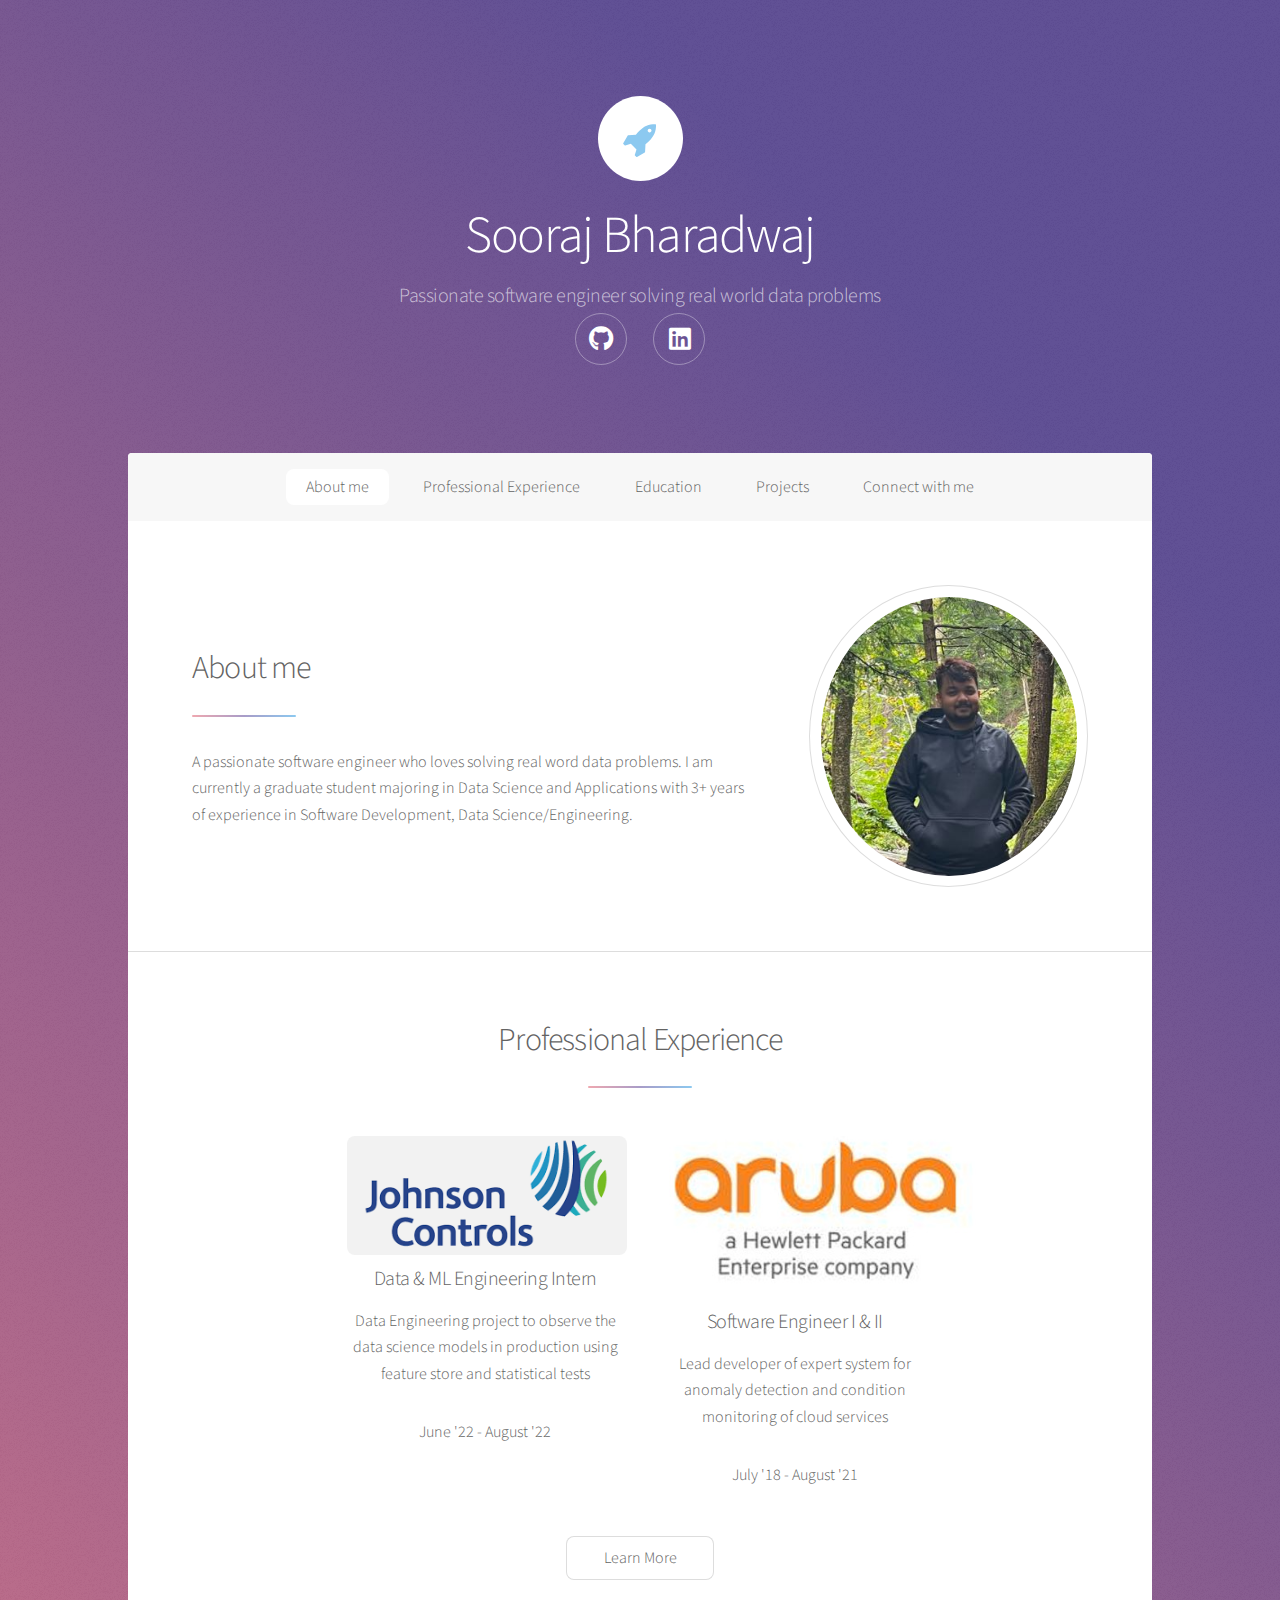
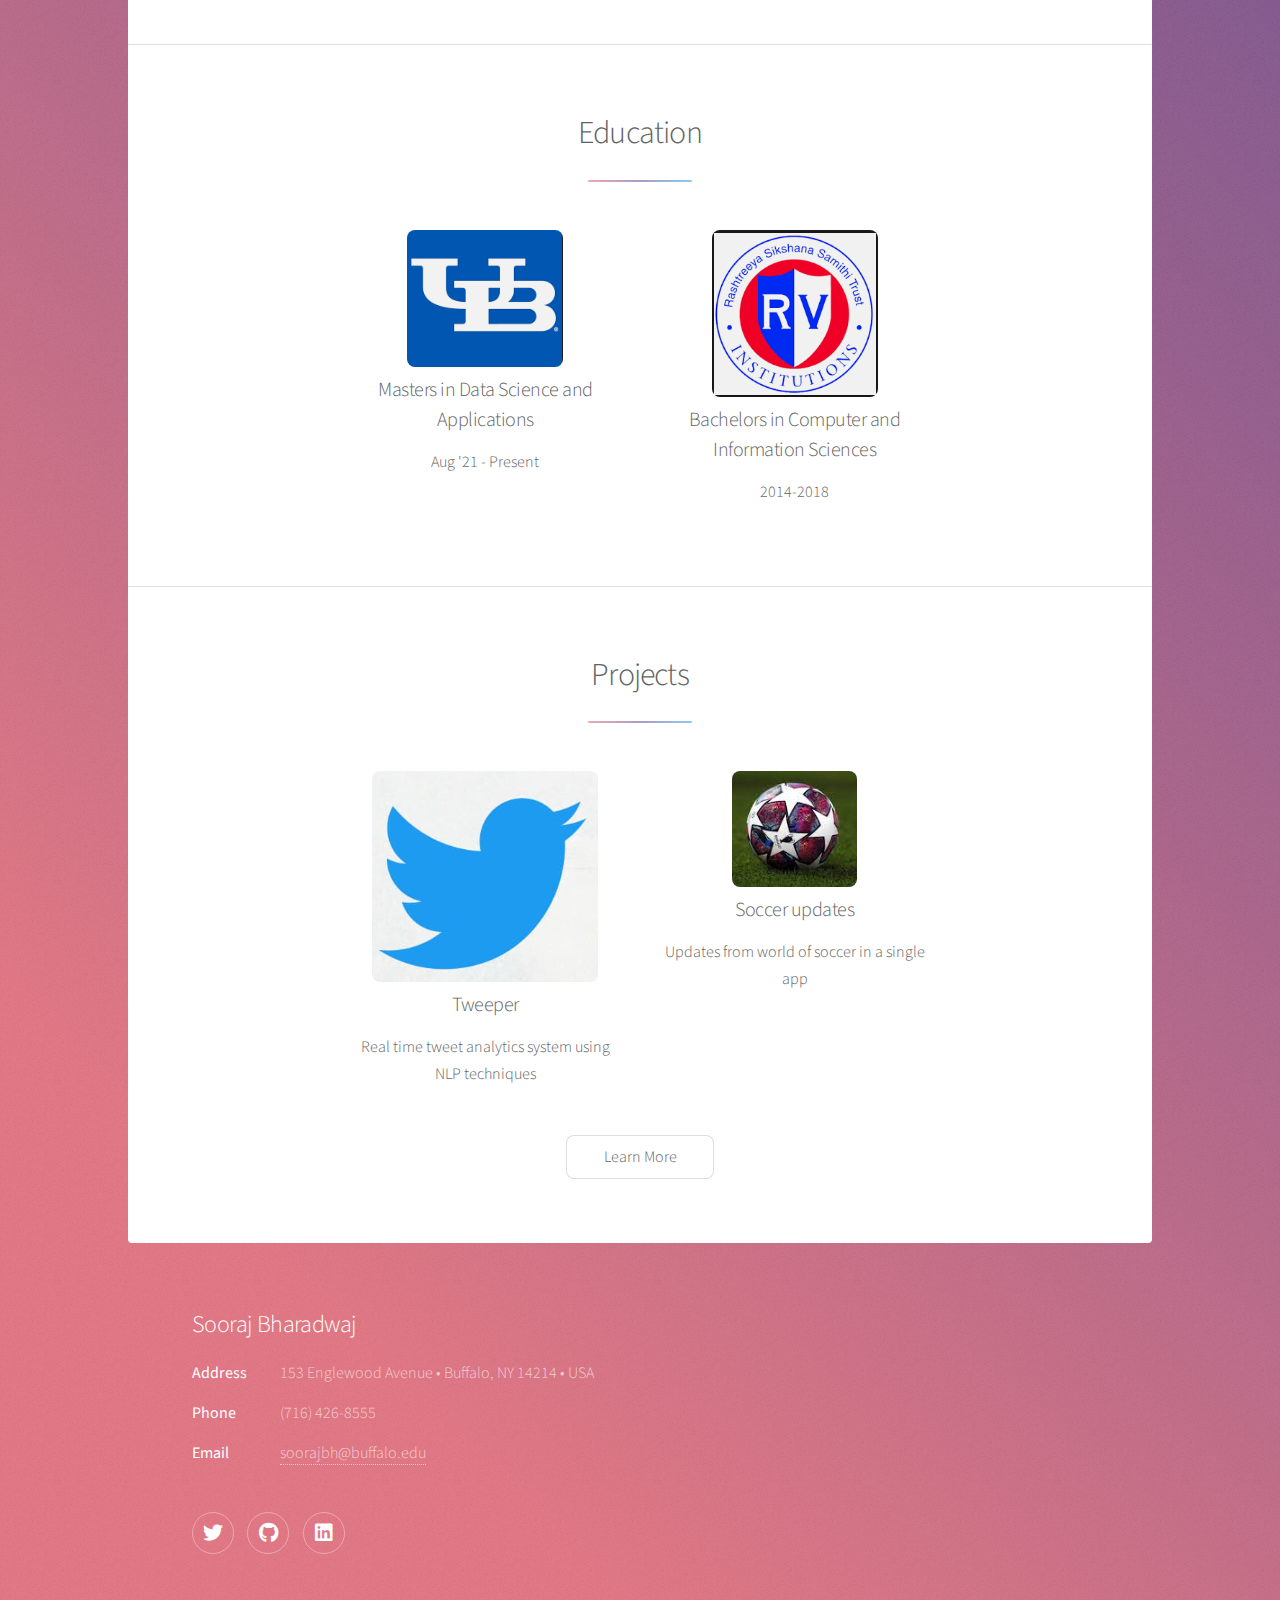
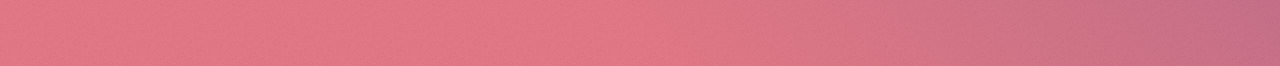
==== commit 44ec7445: "Contact me changes" ====
--- a/index.html
+++ b/index.html
@@ -203,15 +203,12 @@
 							<dd><a href="#">soorajbh@buffalo.edu</a></dd>
 						</dl>
 						<ul class="icons">
-							<li><a href="#" class="icon brands fa-twitter alt"><span class="label">Twitter</span></a></li>
-							<li><a href="#" class="icon brands fa-facebook-f alt"><span class="label">Facebook</span></a></li>
-							<li><a href="#" class="icon brands fa-instagram alt"><span class="label">Instagram</span></a></li>
-							<li><a href="#" class="icon brands fa-github alt"><span class="label">GitHub</span></a></li>
-							<li><a href="#" class="icon brands fa-linkedin alt"><span class="label">Dribbble</span></a></li>
+							<li><a href="https://twitter.com/SoorajBharadwaj" class="icon brands fa-twitter alt"><span class="label">Twitter</span></a></li>
+							<li><a href="https://github.com/surajbharadwaj17" class="icon brands fa-github alt"><span class="label">GitHub</span></a></li>
+							<li><a href="https://linkedin.com/in/sooraj-bharadwaj" class="icon brands fa-linkedin alt"><span class="label">LinkedIn</span></a></li>
 						</ul>
 					</section>
-					<p class="copyright">&copy; Untitled. Design: <a href="https://html5up.net">HTML5 UP</a>.</p>
-				</footer>
+					</footer>
 
 			</div>
 
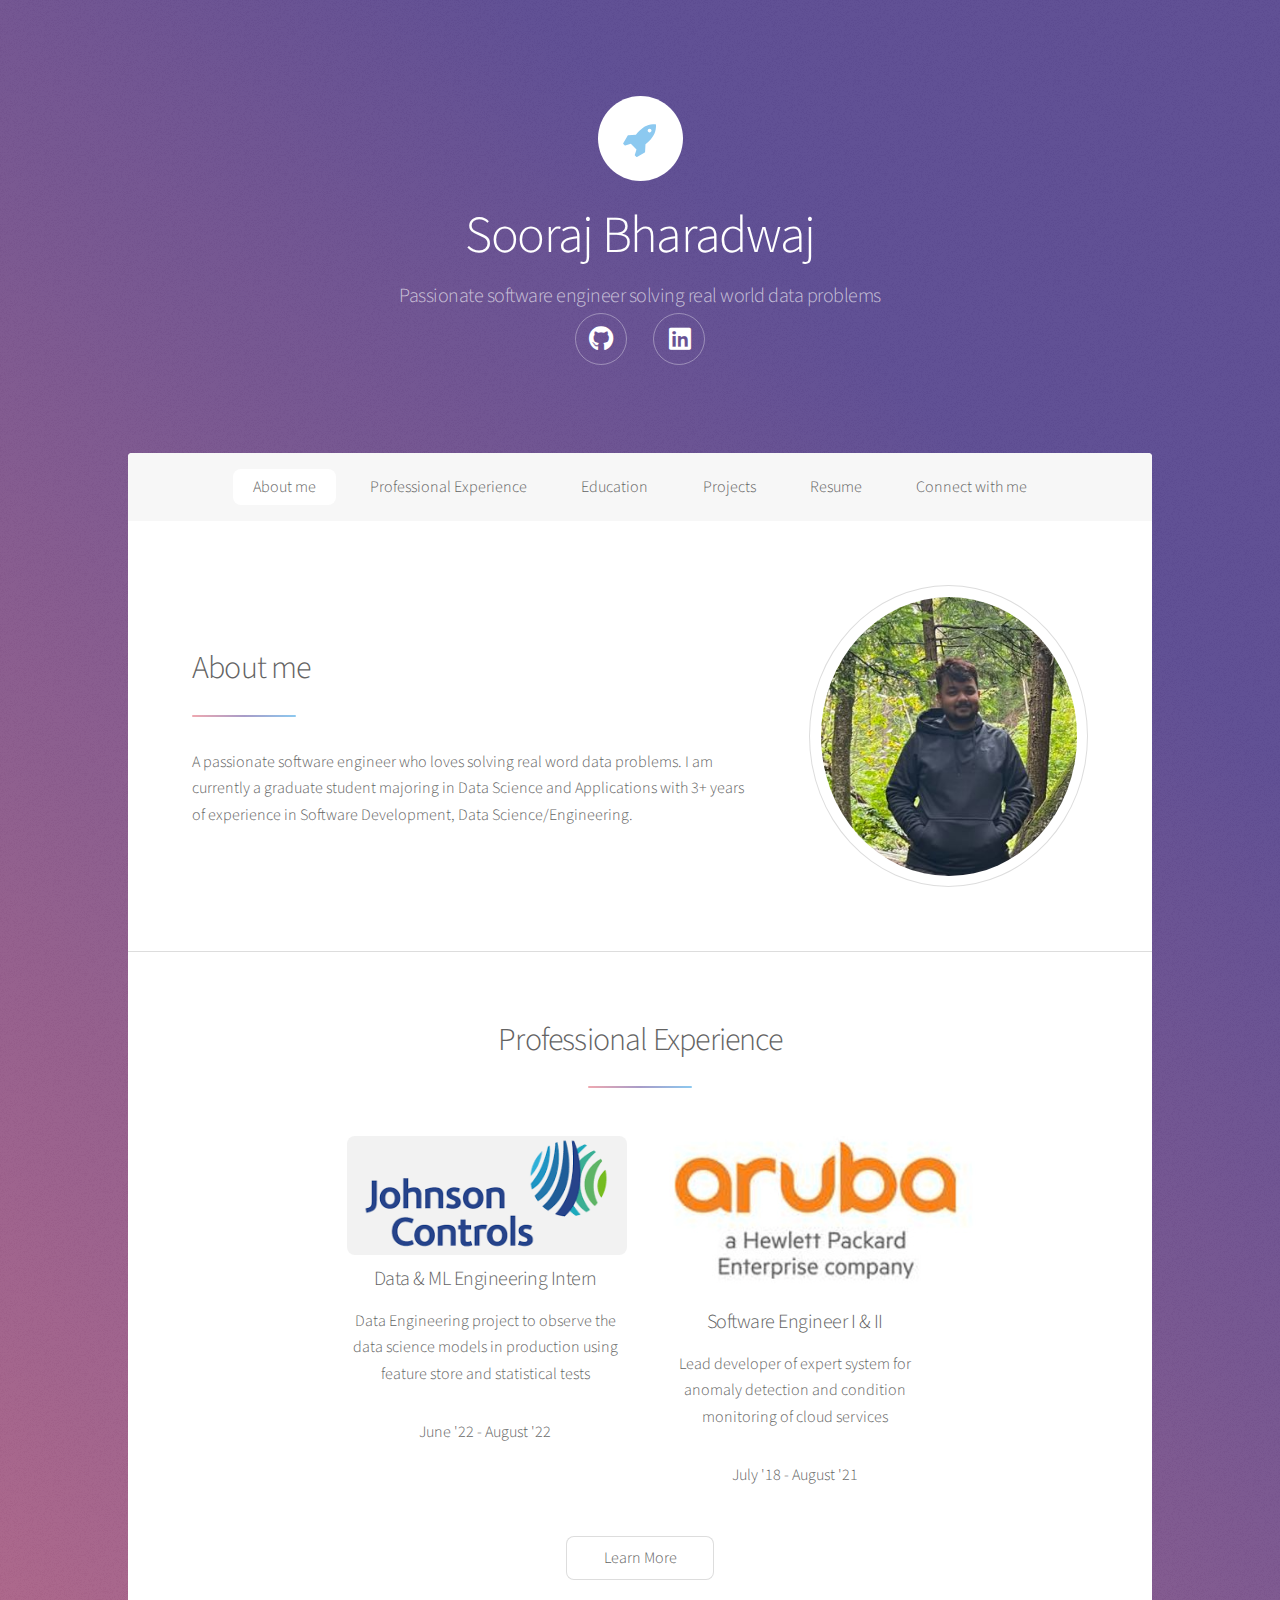
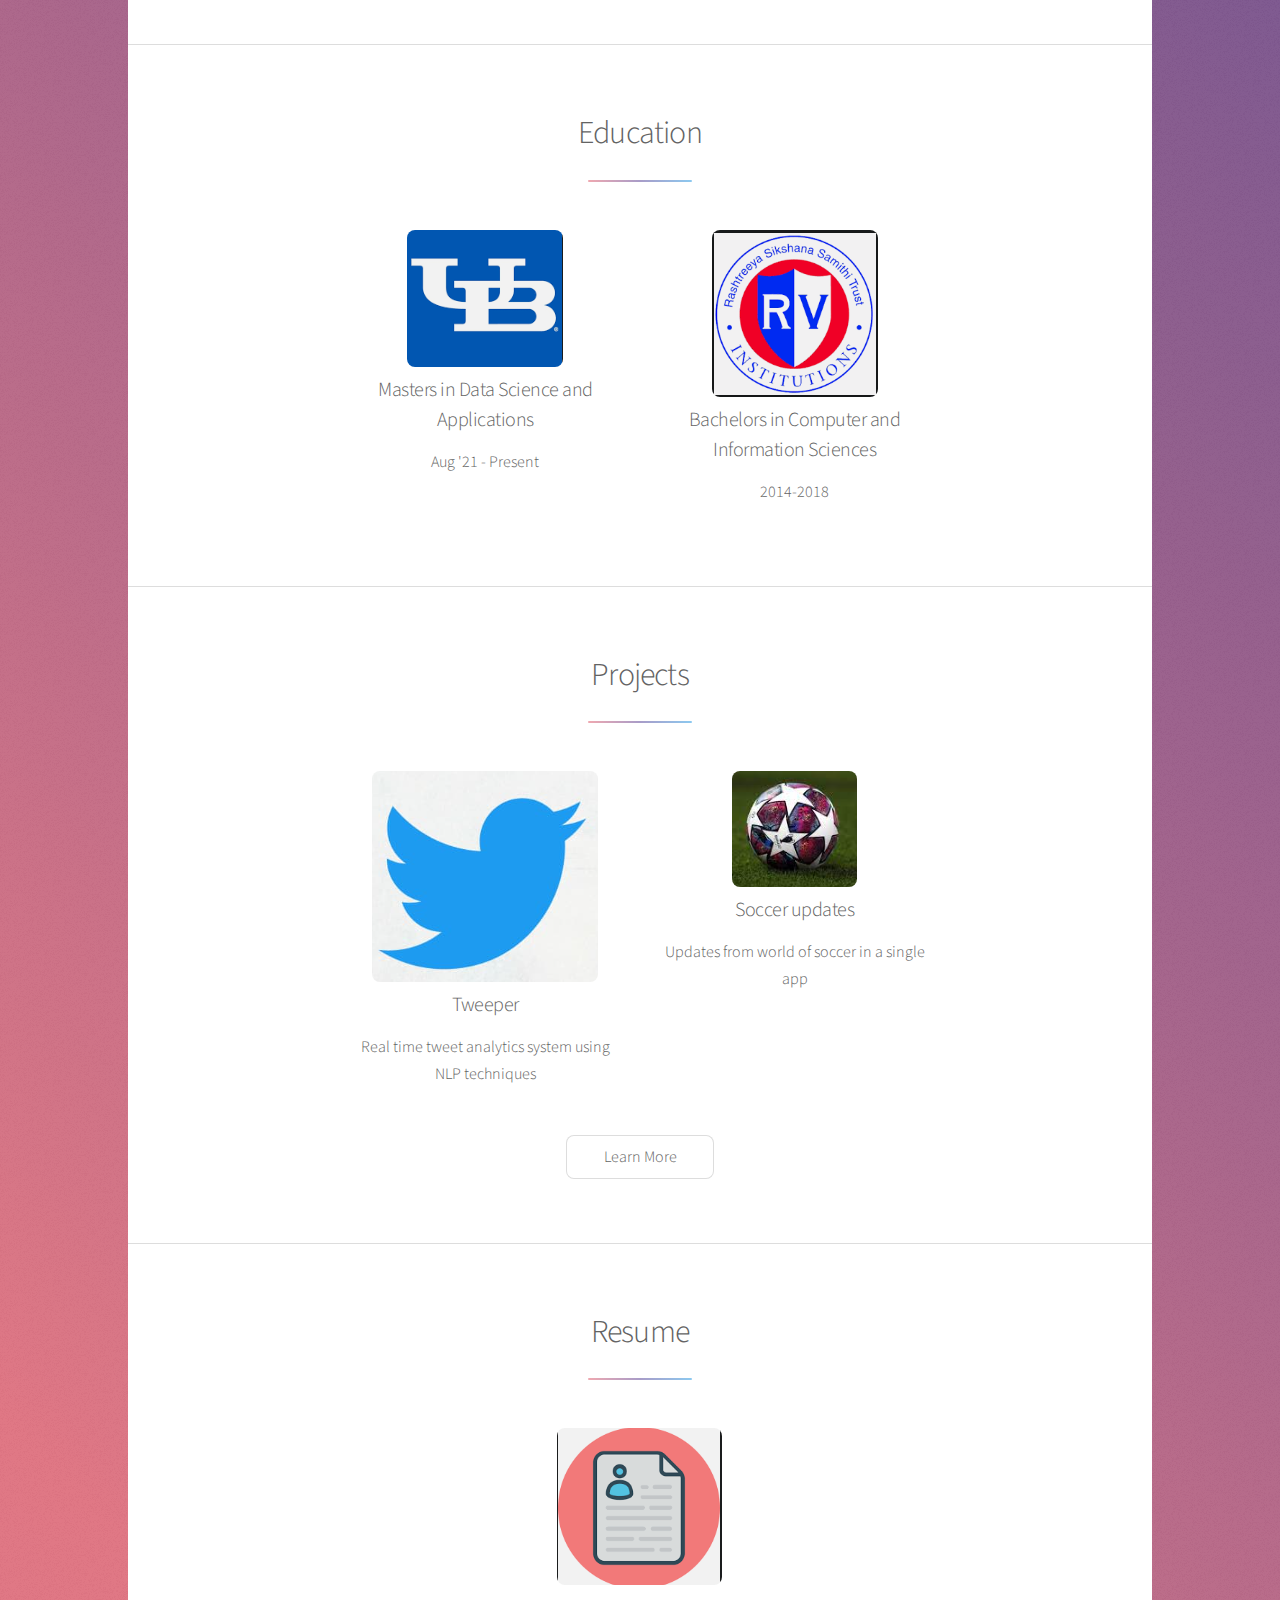
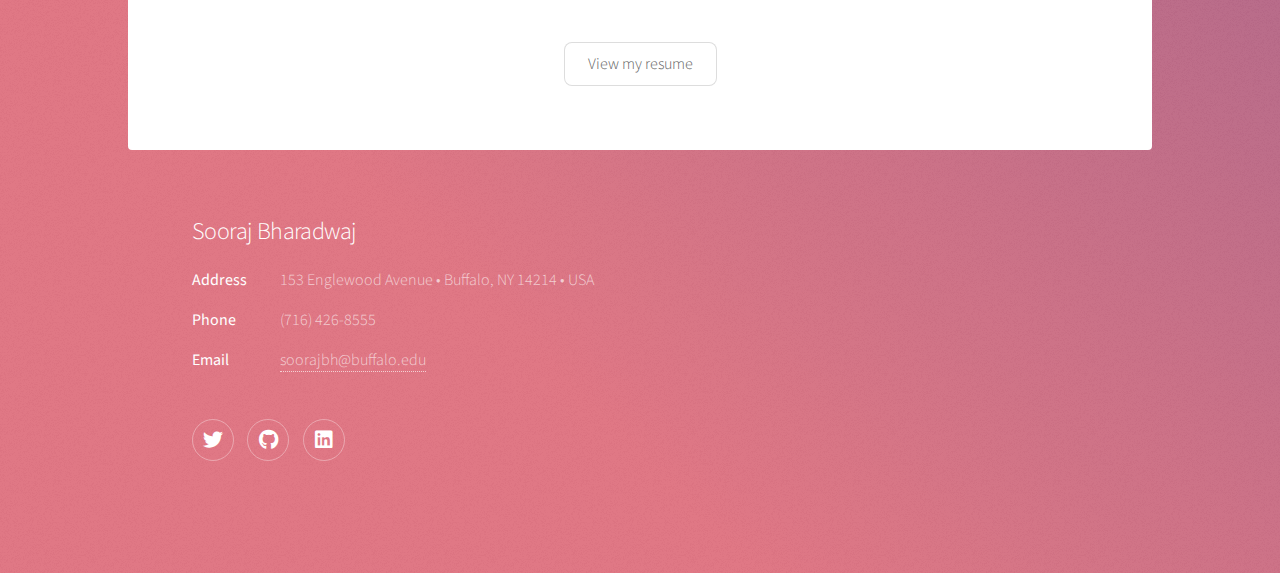
==== commit 86eeef03: "Resume page" ====
--- a/index.html
+++ b/index.html
@@ -1,9 +1,4 @@
 <!DOCTYPE HTML>
-<!--
-	Stellar by HTML5 UP
-	html5up.net | @ajlkn
-	Free for personal and commercial use under the CCA 3.0 license (html5up.net/license)
--->
 <html>
 	<head>
 		<title>Sooraj Bharadwaj</title>
@@ -32,6 +27,7 @@
 							<li><a href="#work">Professional Experience</a></li>
 							<li><a href="#edu">Education</a></li>
 							<li><a href="#project">Projects</a></li>
+							<li><a href="#resume">Resume</a></li>
 							<li><a href="#footer">Connect with me</a></li>
 						</ul>
 					</nav>
@@ -129,6 +125,23 @@
 								</footer>
 							</section>
 
+							<section id="resume" class="main special">
+								<header class="major">
+									<h2>Resume</h2>
+								</header>
+								<ul class="features">
+									<li>
+										<span class="image"><img src="images/resume.png" alt="" /></span>
+									</li>
+									
+								</ul>
+								<footer class="major">
+									<ul class="actions special">
+										<li><a href="resume.html" class="button">View my resume</a></li>
+									</ul>
+								</footer>
+							</section>
+
 						<!-- Second Section -->
 							<!-- <section id="second" class="main special">
 								<header class="major">
@@ -185,13 +198,6 @@
 
 				<!-- Footer -->
 				<footer id="footer">
-					<!-- <section>
-						<h2>Aliquam sed mauris</h2>
-						<p>Sed lorem ipsum dolor sit amet et nullam consequat feugiat consequat magna adipiscing tempus etiam dolore veroeros. eget dapibus mauris. Cras aliquet, nisl ut viverra sollicitudin, ligula erat egestas velit, vitae tincidunt odio.</p>
-						<ul class="actions">
-							<li><a href="#" class="button">Learn More</a></li>
-						</ul>
-					</section> -->
 					<section>
 						<h2>Sooraj Bharadwaj</h2>
 						<dl class="alt">
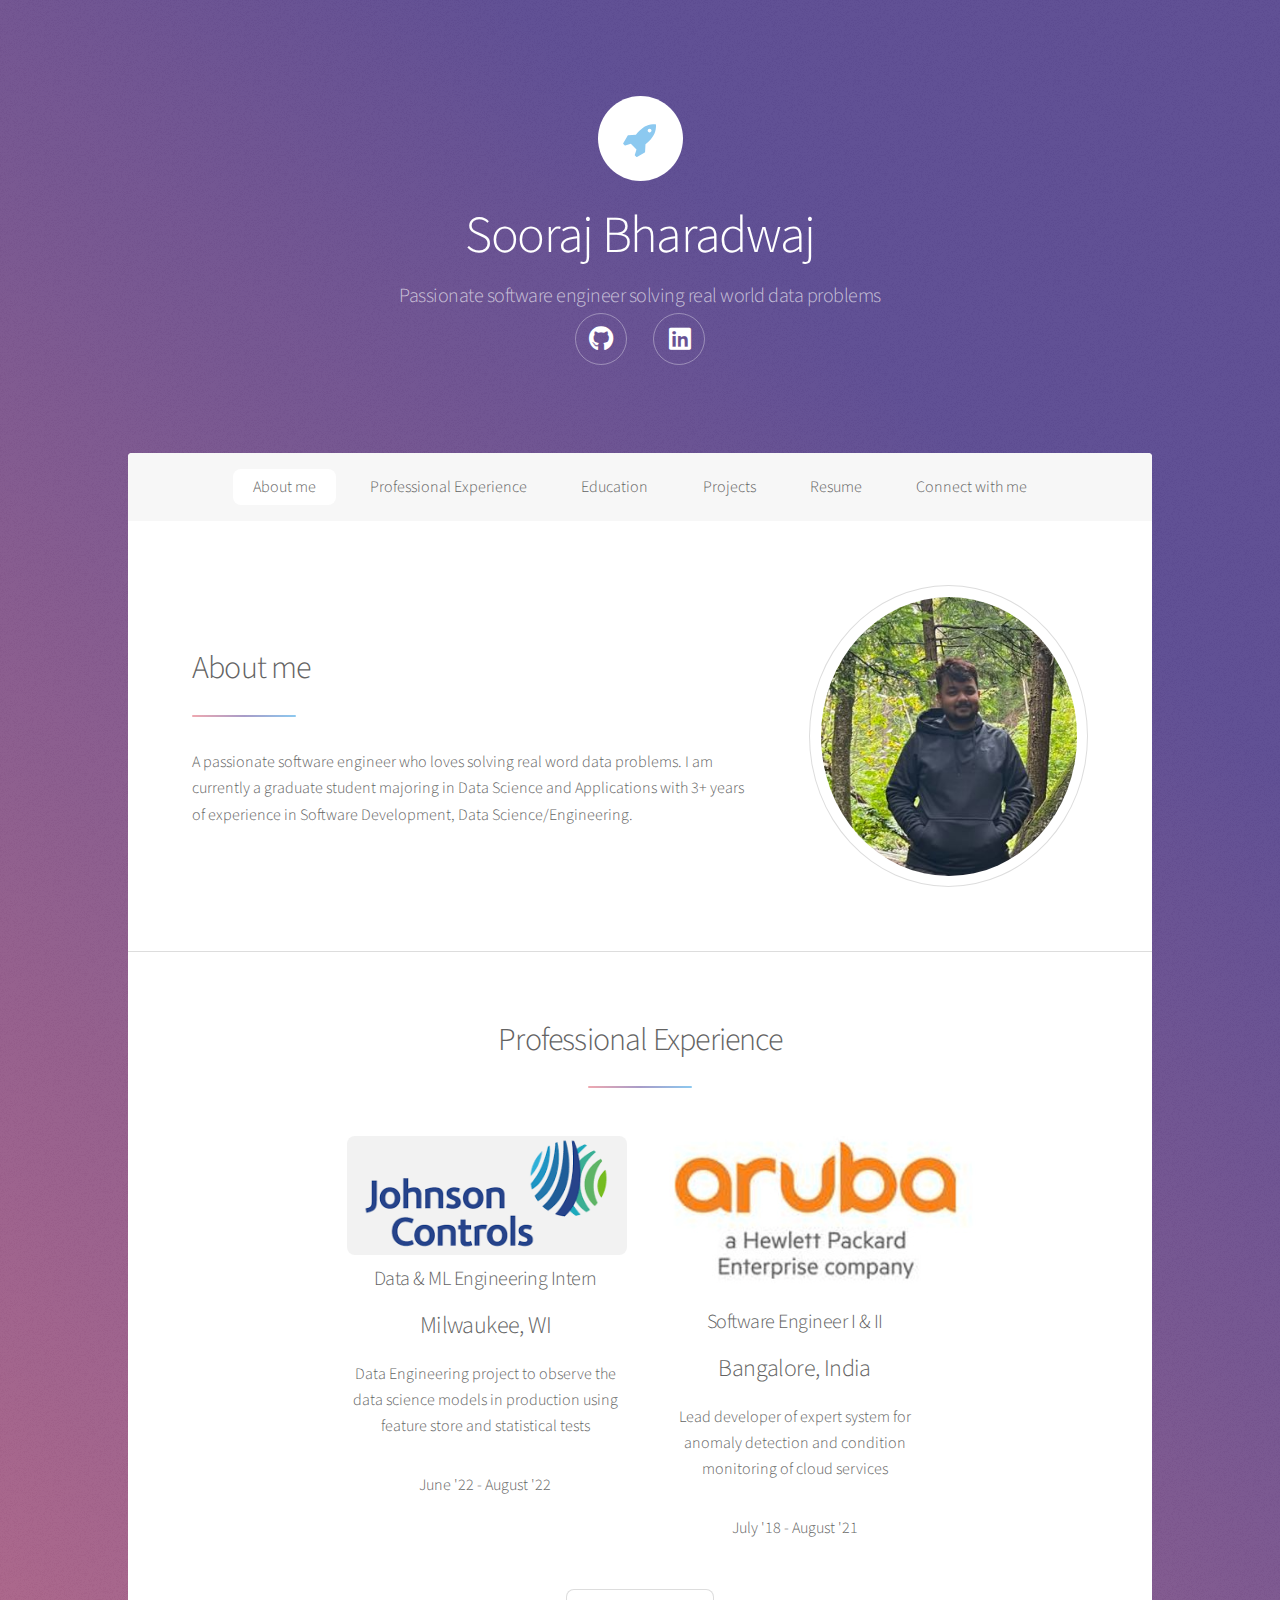
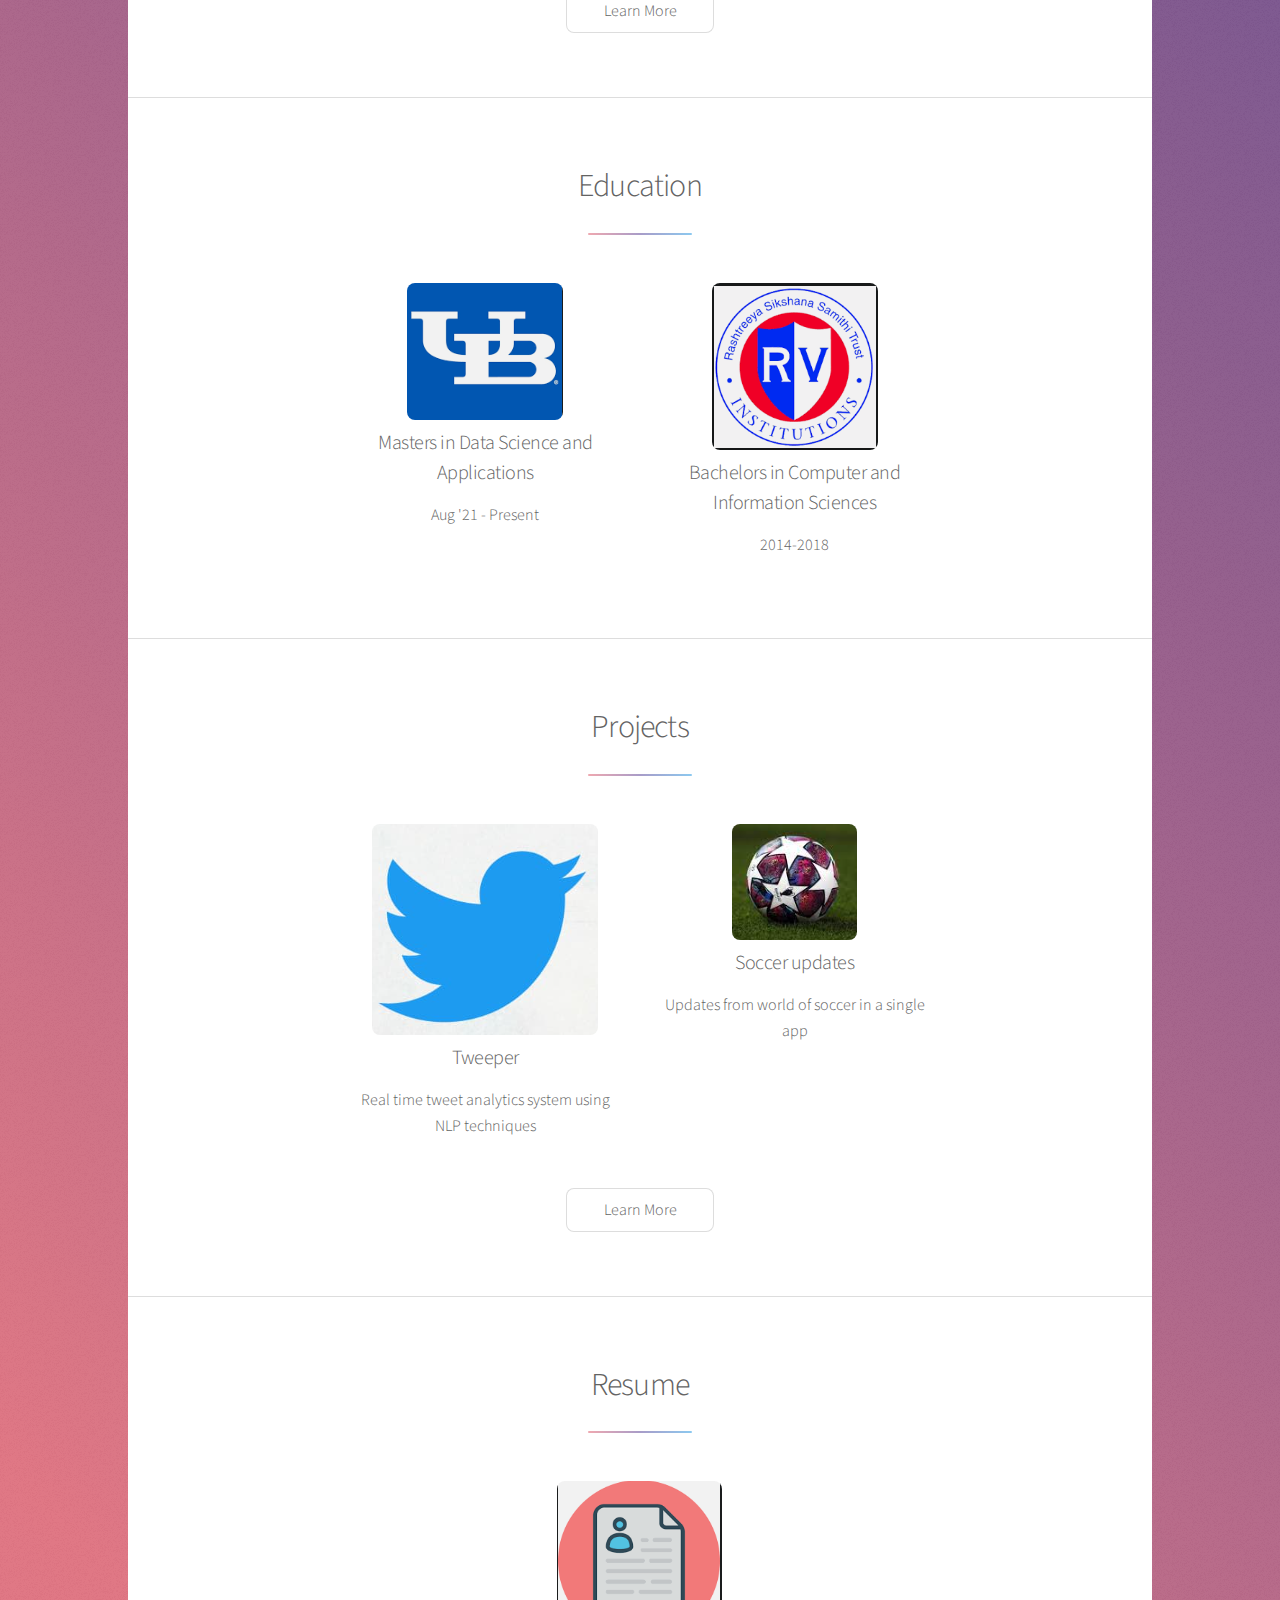
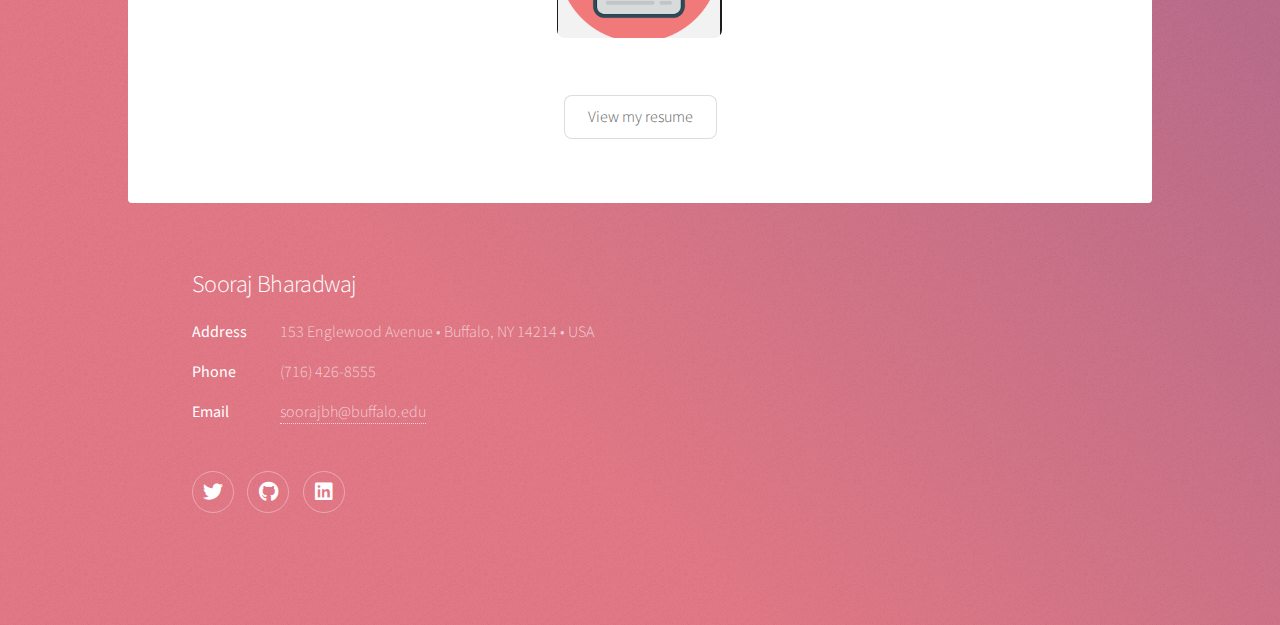
==== commit e7f73b48: "Update index.html" ====
--- a/index.html
+++ b/index.html
@@ -62,12 +62,14 @@
 									<li>
 										<span class="image"><img src="images/JC.png" alt="" /></span>
 										<h3>Data & ML Engineering Intern</h3>
+										<h2>Milwaukee, WI</h2>
 										<p>Data Engineering project to observe the data science models in production using feature store and statistical tests</p>
 										<p>June '22 - August '22 </p>
 									</li>
 									<li>
 										<span class="image"><img src="images/aruba.png" alt="" /></span>
 										<h3>Software Engineer I & II</h3>
+										<h2>Bangalore, India</h2>
 										<p>Lead developer of expert system for anomaly detection and condition monitoring of cloud services</p>
 										<p>July '18 - August '21</p>
 									</li>
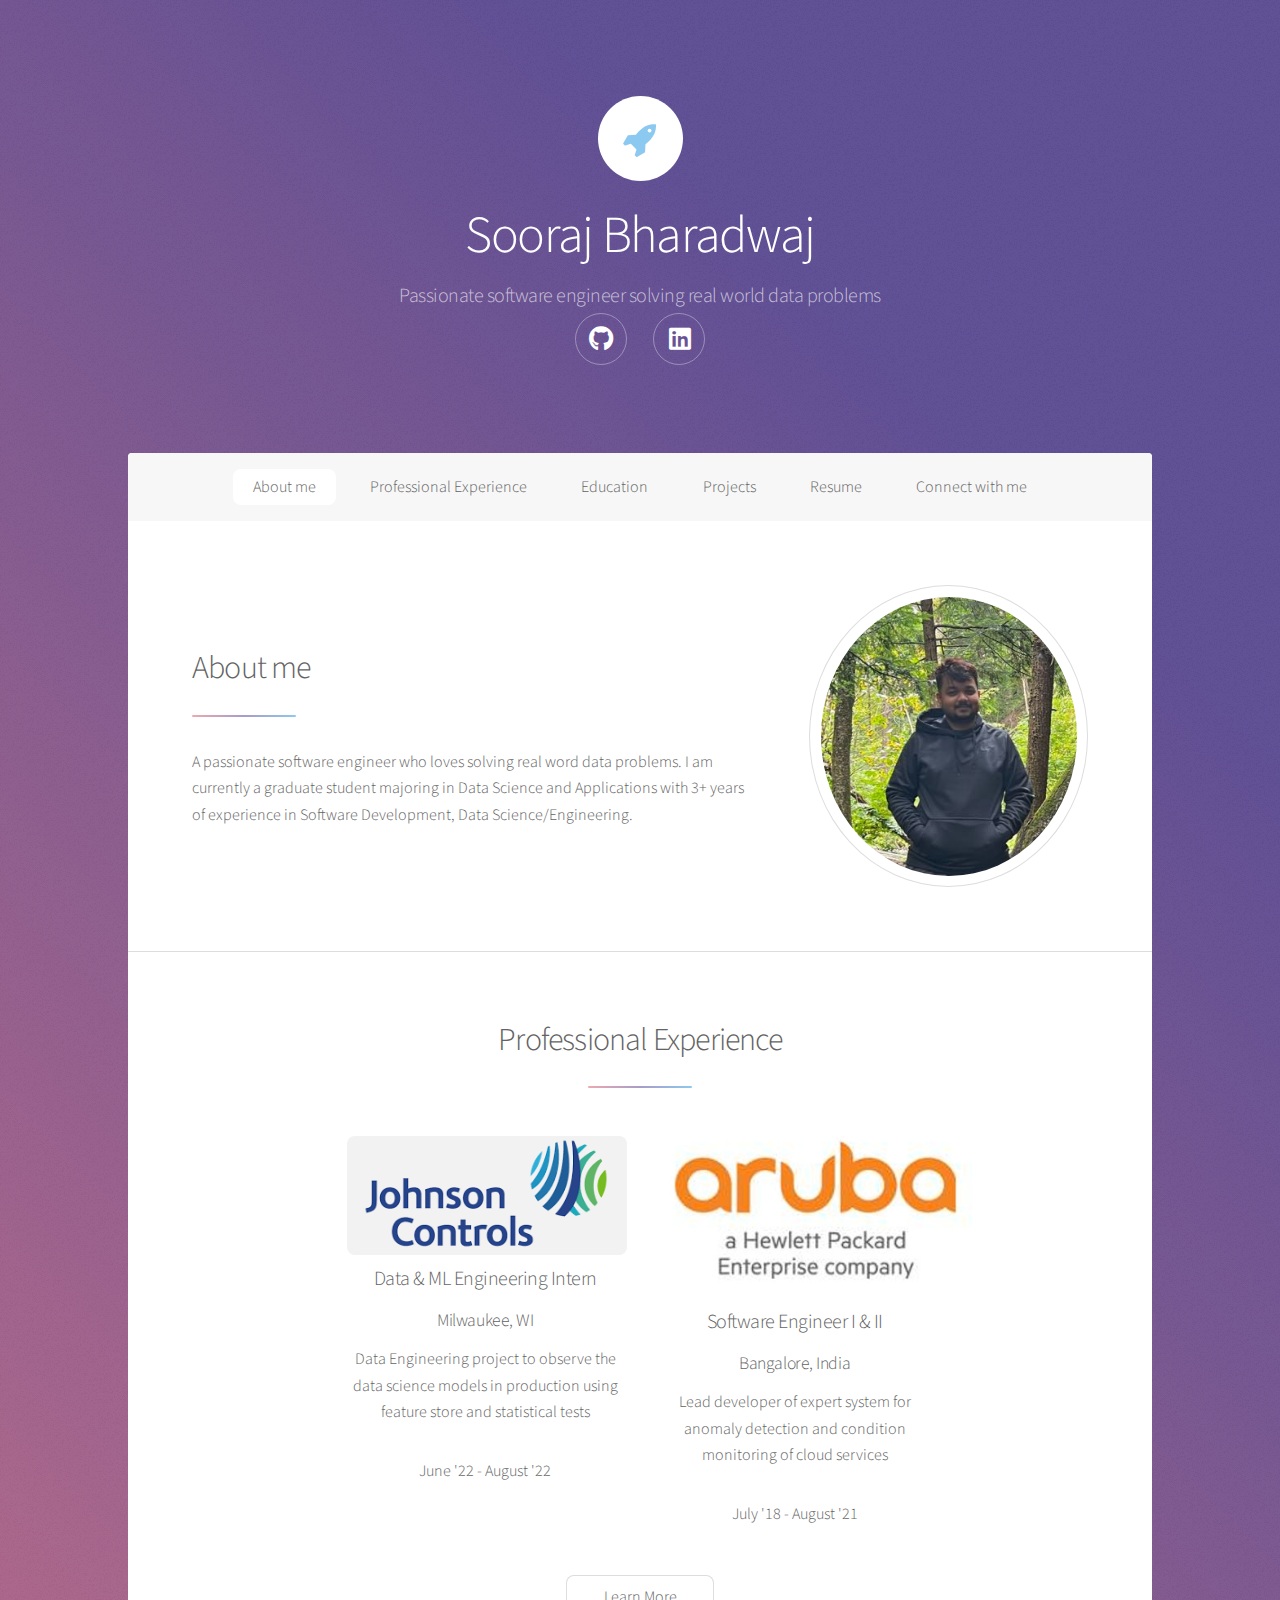
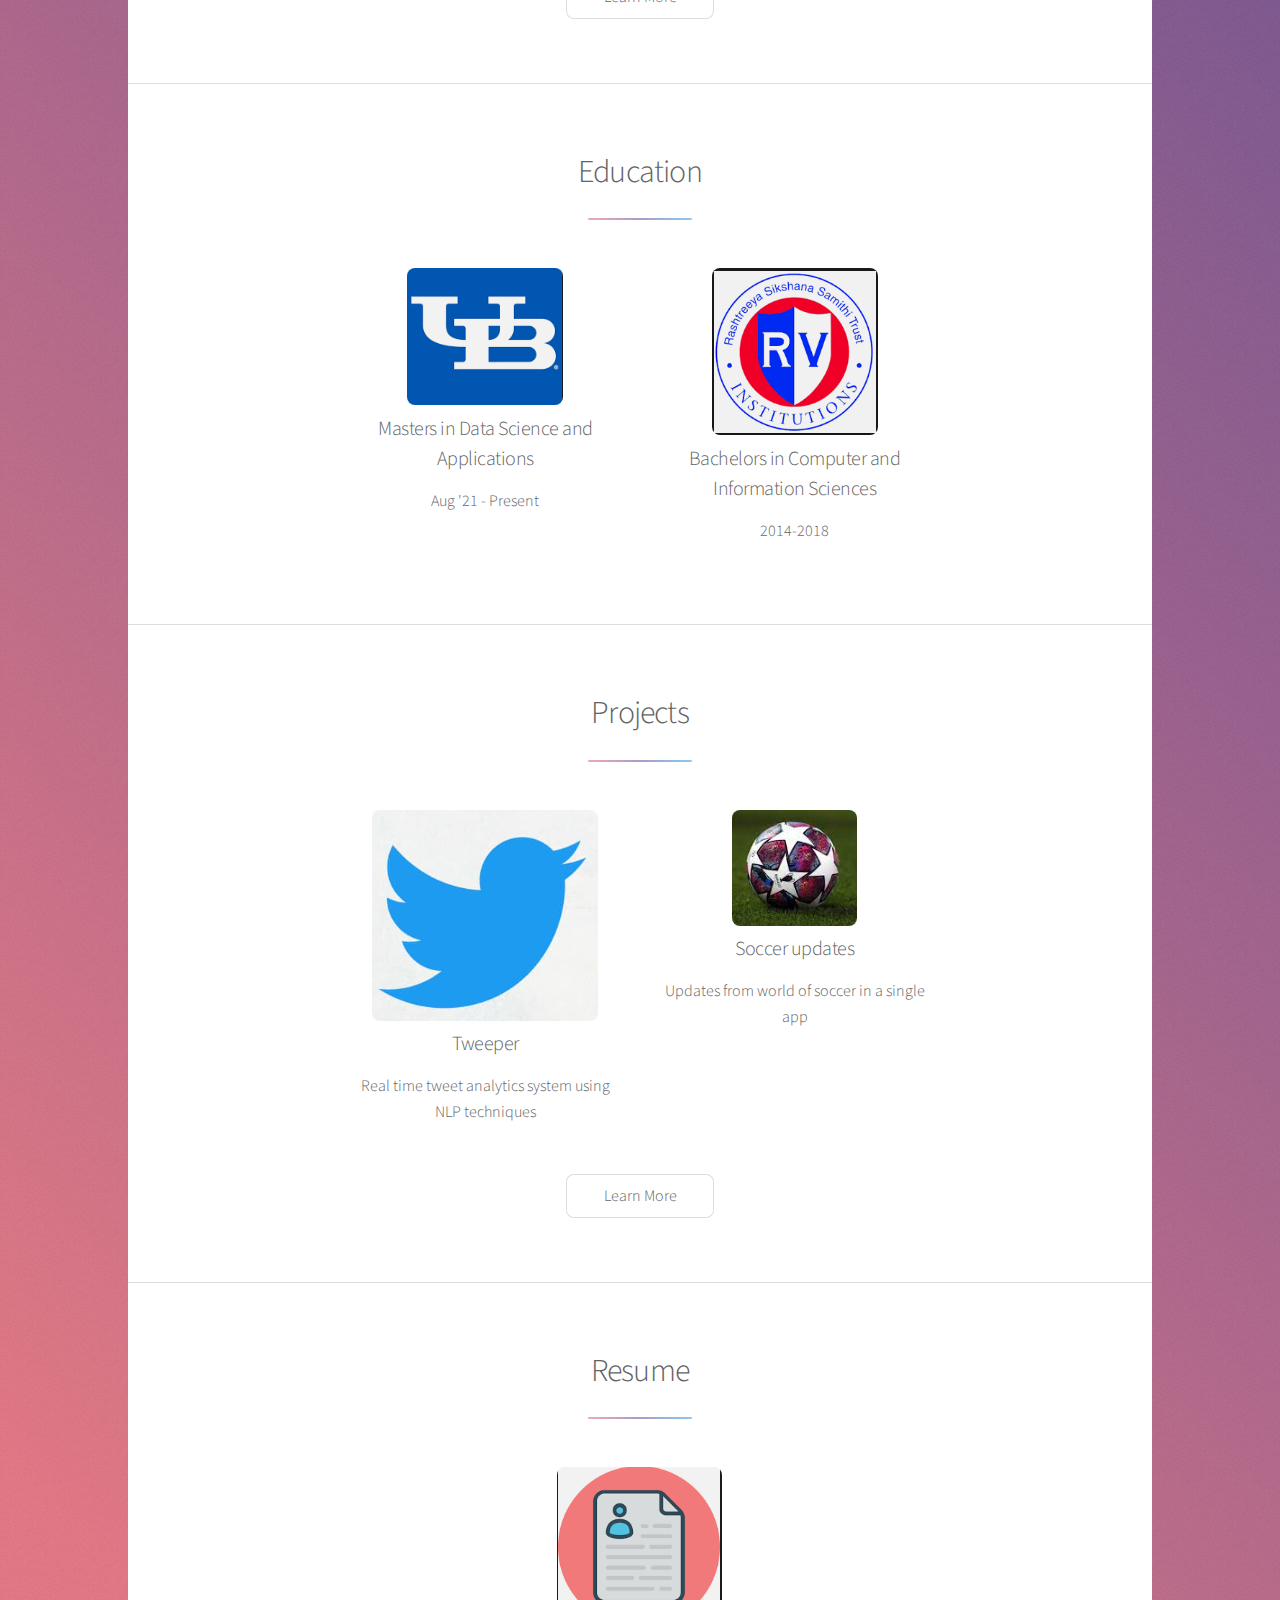
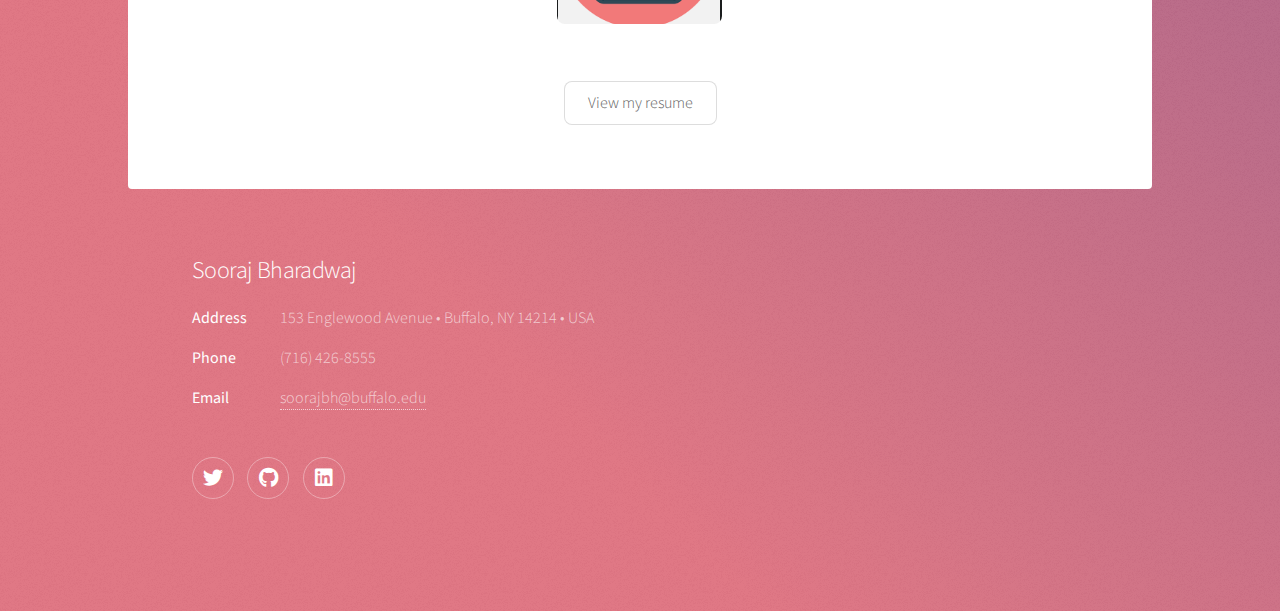
==== commit 8ba3e62e: "Update index.html" ====
--- a/index.html
+++ b/index.html
@@ -62,14 +62,14 @@
 									<li>
 										<span class="image"><img src="images/JC.png" alt="" /></span>
 										<h3>Data & ML Engineering Intern</h3>
-										<h2>Milwaukee, WI</h2>
+										<h4>Milwaukee, WI</h4>
 										<p>Data Engineering project to observe the data science models in production using feature store and statistical tests</p>
 										<p>June '22 - August '22 </p>
 									</li>
 									<li>
 										<span class="image"><img src="images/aruba.png" alt="" /></span>
 										<h3>Software Engineer I & II</h3>
-										<h2>Bangalore, India</h2>
+										<h4>Bangalore, India</h4>
 										<p>Lead developer of expert system for anomaly detection and condition monitoring of cloud services</p>
 										<p>July '18 - August '21</p>
 									</li>
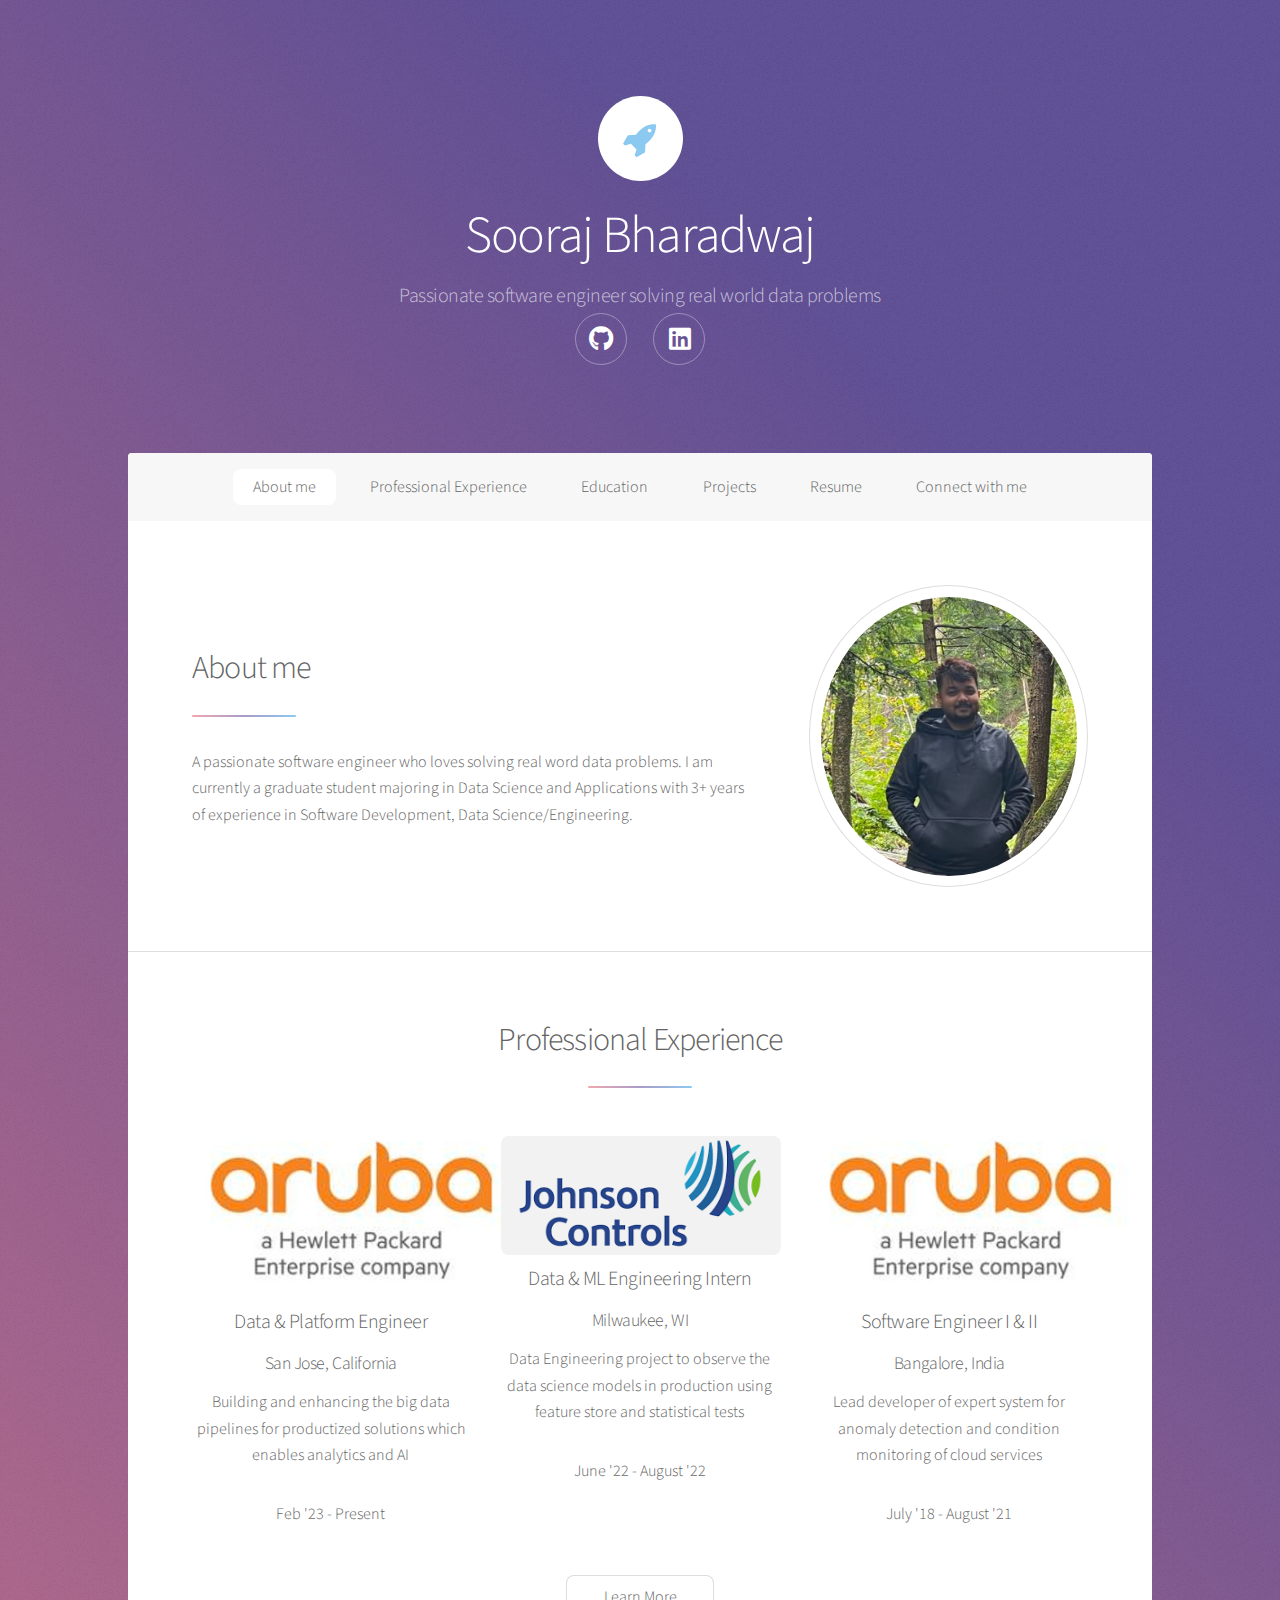
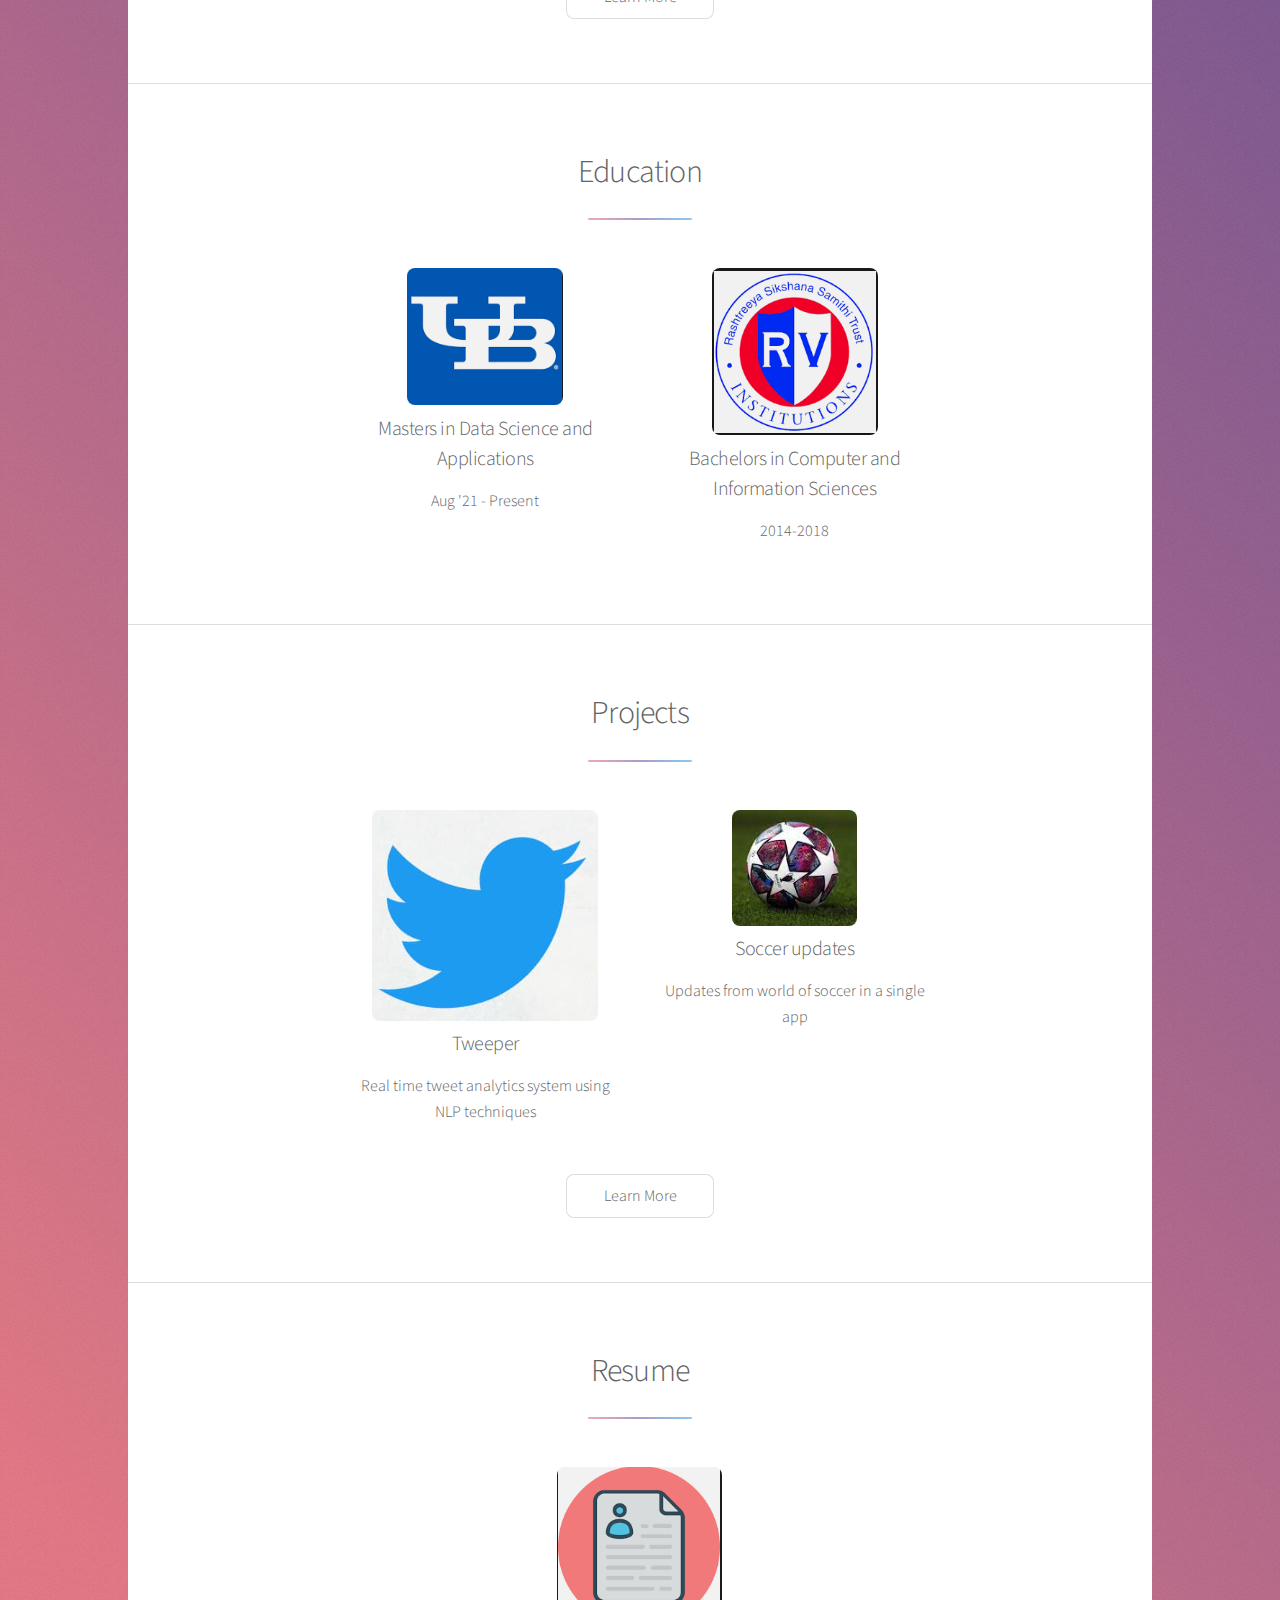
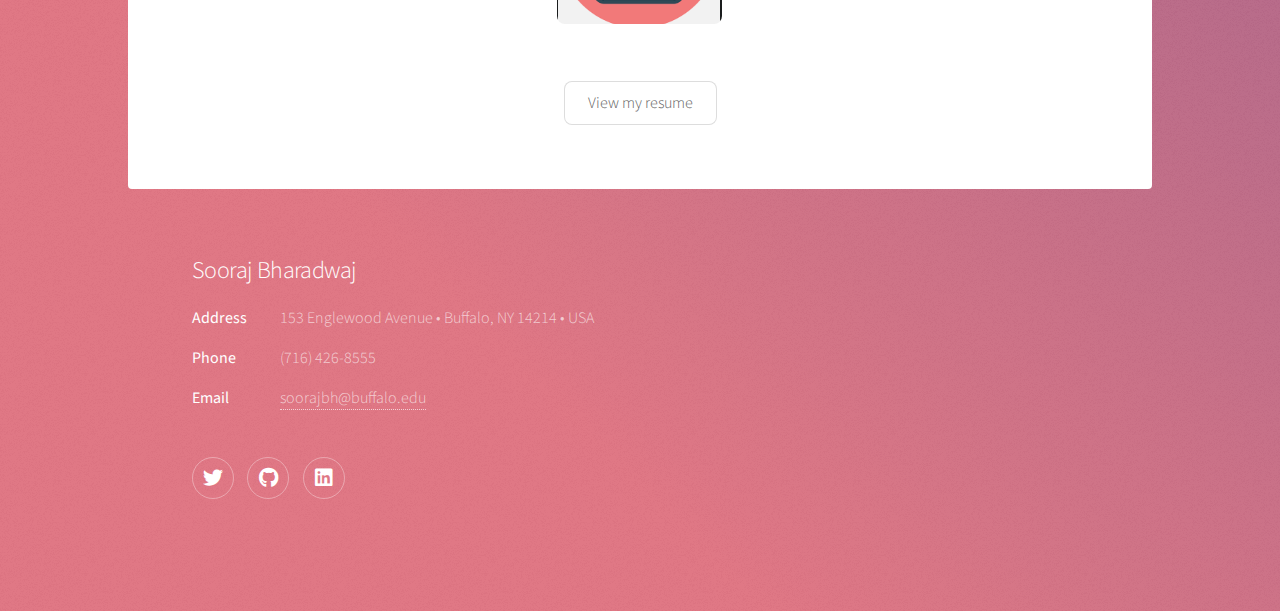
==== commit 4d1cc34a: "Updating work experience in home page" ====
--- a/index.html
+++ b/index.html
@@ -59,6 +59,13 @@
 									<h2>Professional Experience</h2>
 								</header>
 								<ul class="features">
+									<li>
+										<span class="image"><img src="images/aruba.png" alt="" /></span>
+										<h3>Data & Platform Engineer</h3>
+										<h4>San Jose, California</h4>
+										<p>Building and enhancing the big data pipelines for productized solutions which enables analytics and AI</p>
+										<p>Feb '23 - Present</p>
+									</li>
 									<li>
 										<span class="image"><img src="images/JC.png" alt="" /></span>
 										<h3>Data & ML Engineering Intern</h3>
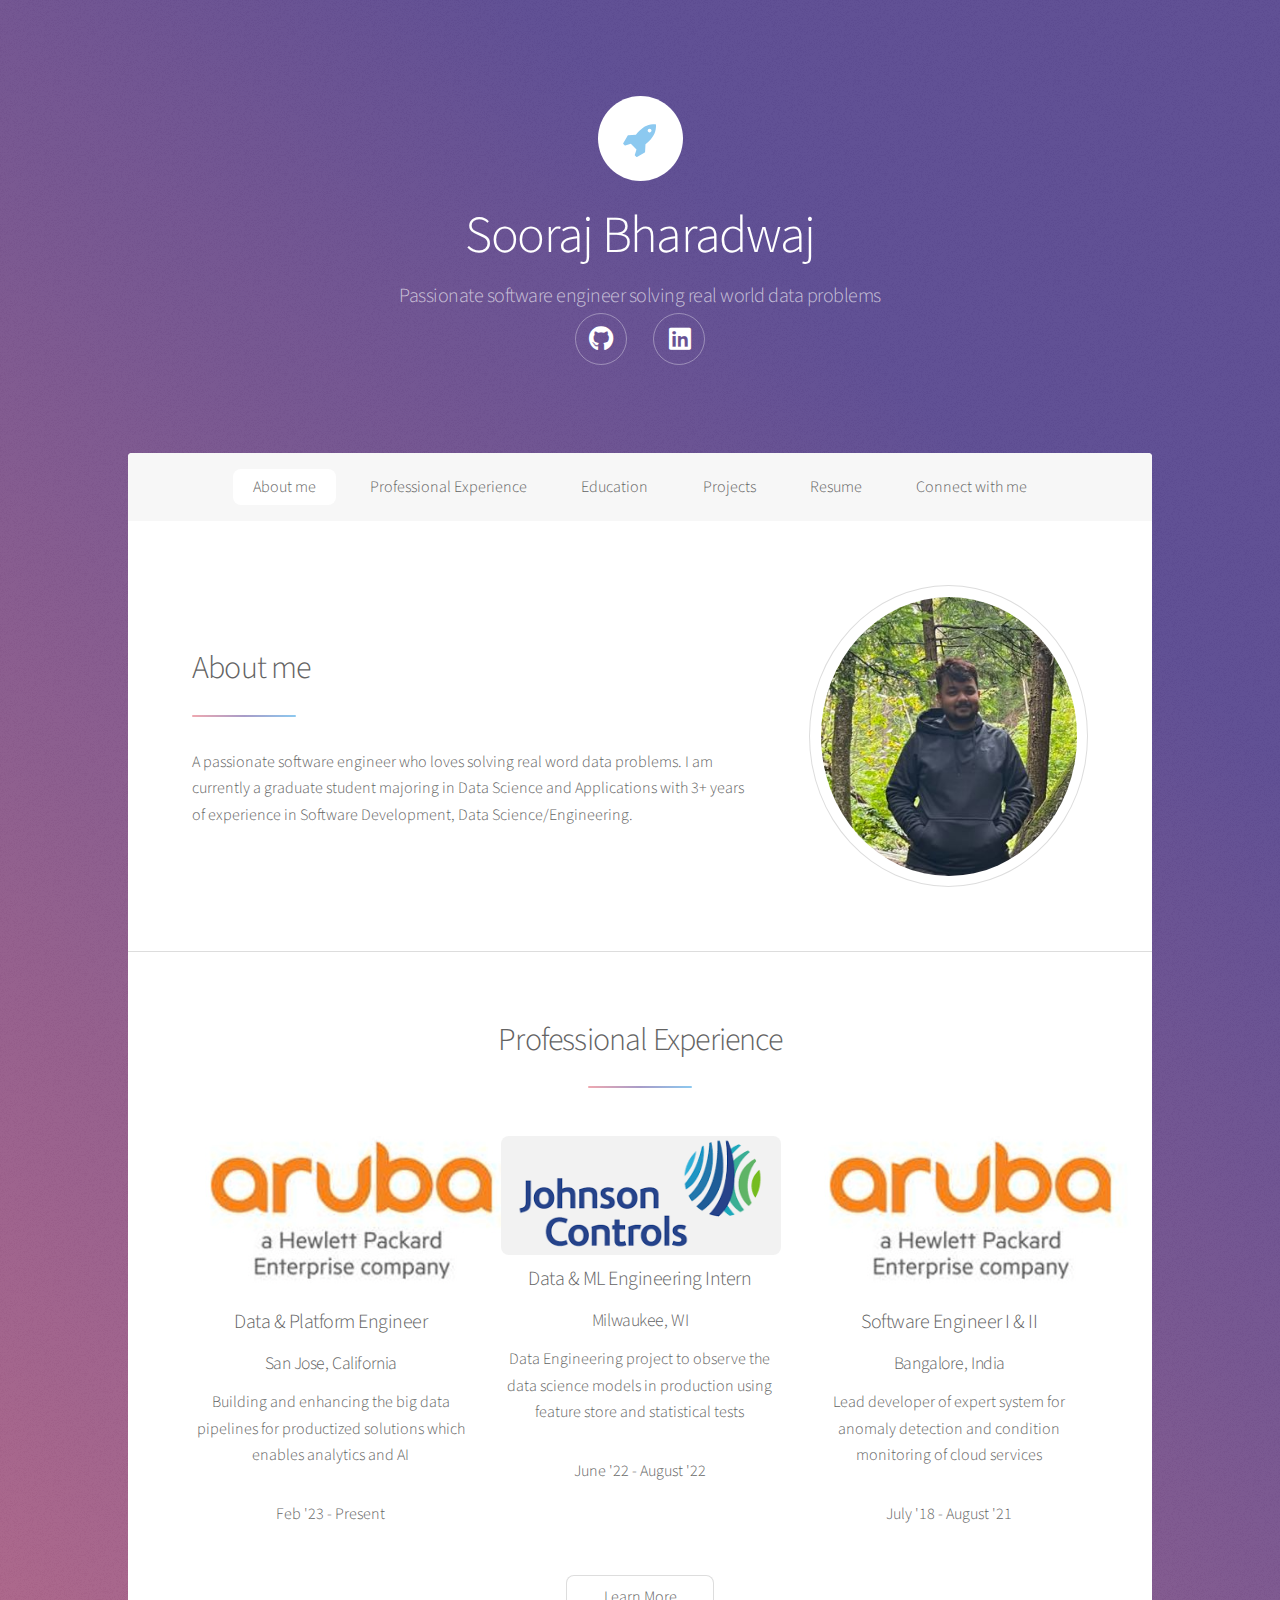
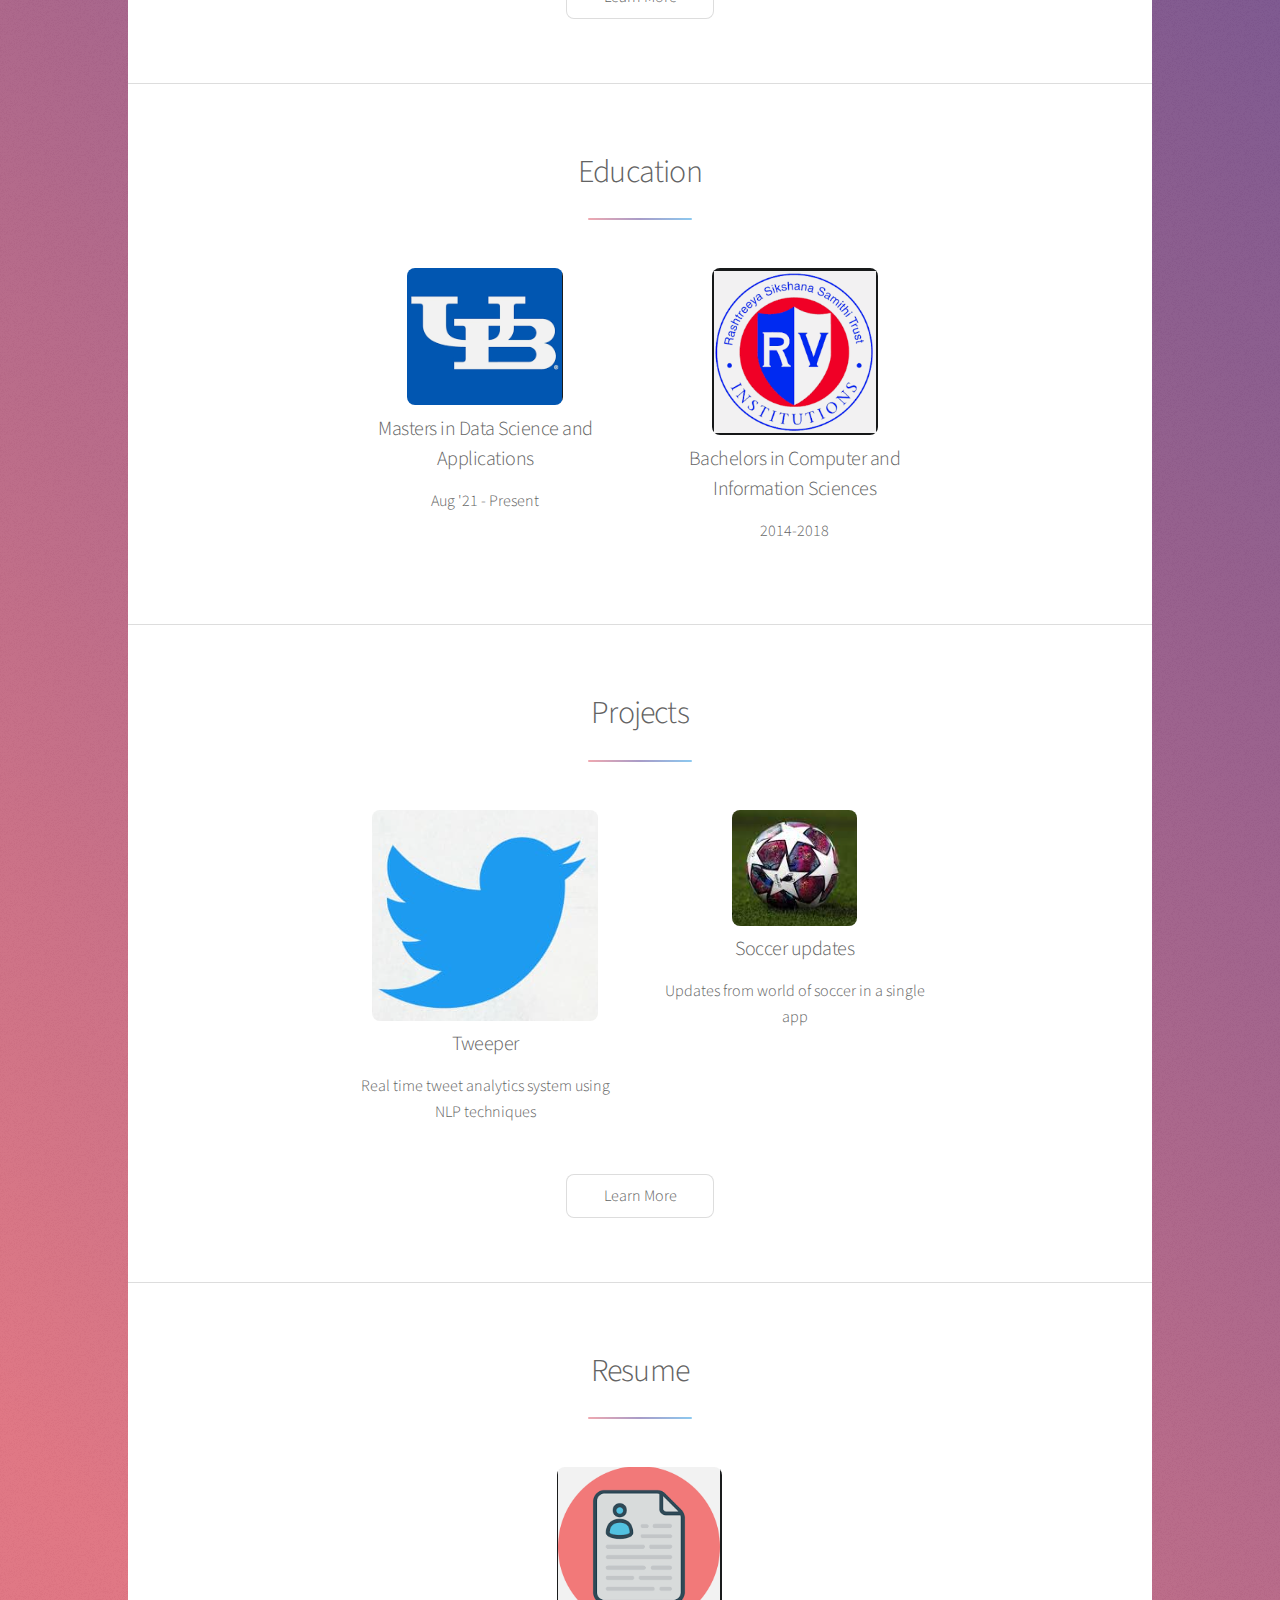
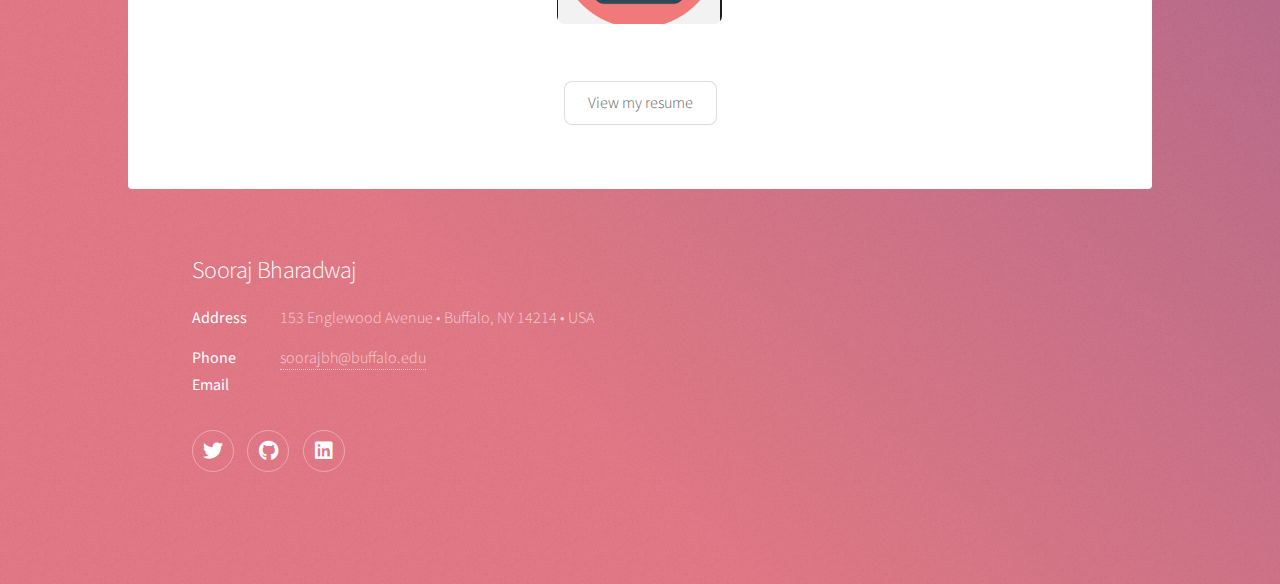
==== commit f2f679e4: "* Removing phone number from index. I mean who does that?" ====
--- a/index.html
+++ b/index.html
@@ -213,7 +213,6 @@
 							<dt>Address</dt>
 							<dd>153 Englewood Avenue &bull; Buffalo, NY 14214 &bull; USA</dd>
 							<dt>Phone</dt>
-							<dd>(716) 426-8555 </dd>
 							<dt>Email</dt>
 							<dd><a href="#">soorajbh@buffalo.edu</a></dd>
 						</dl>
